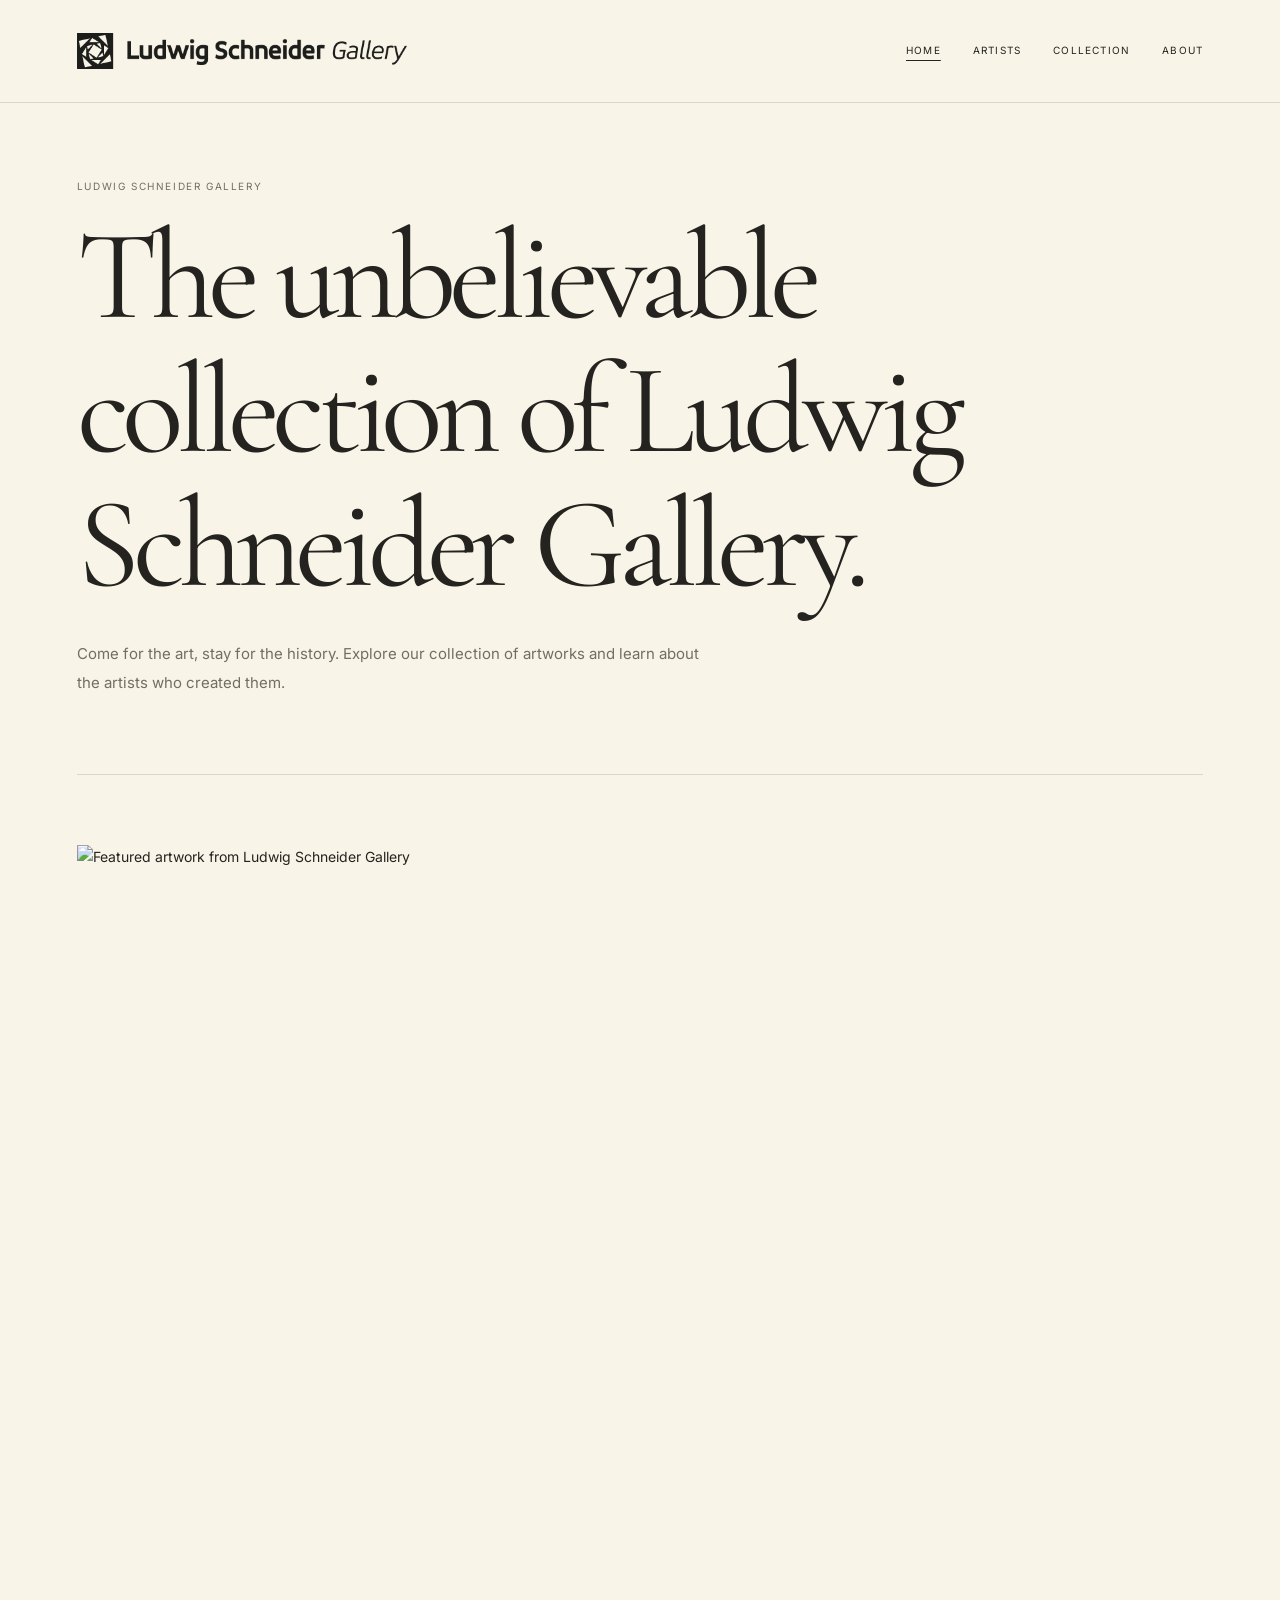
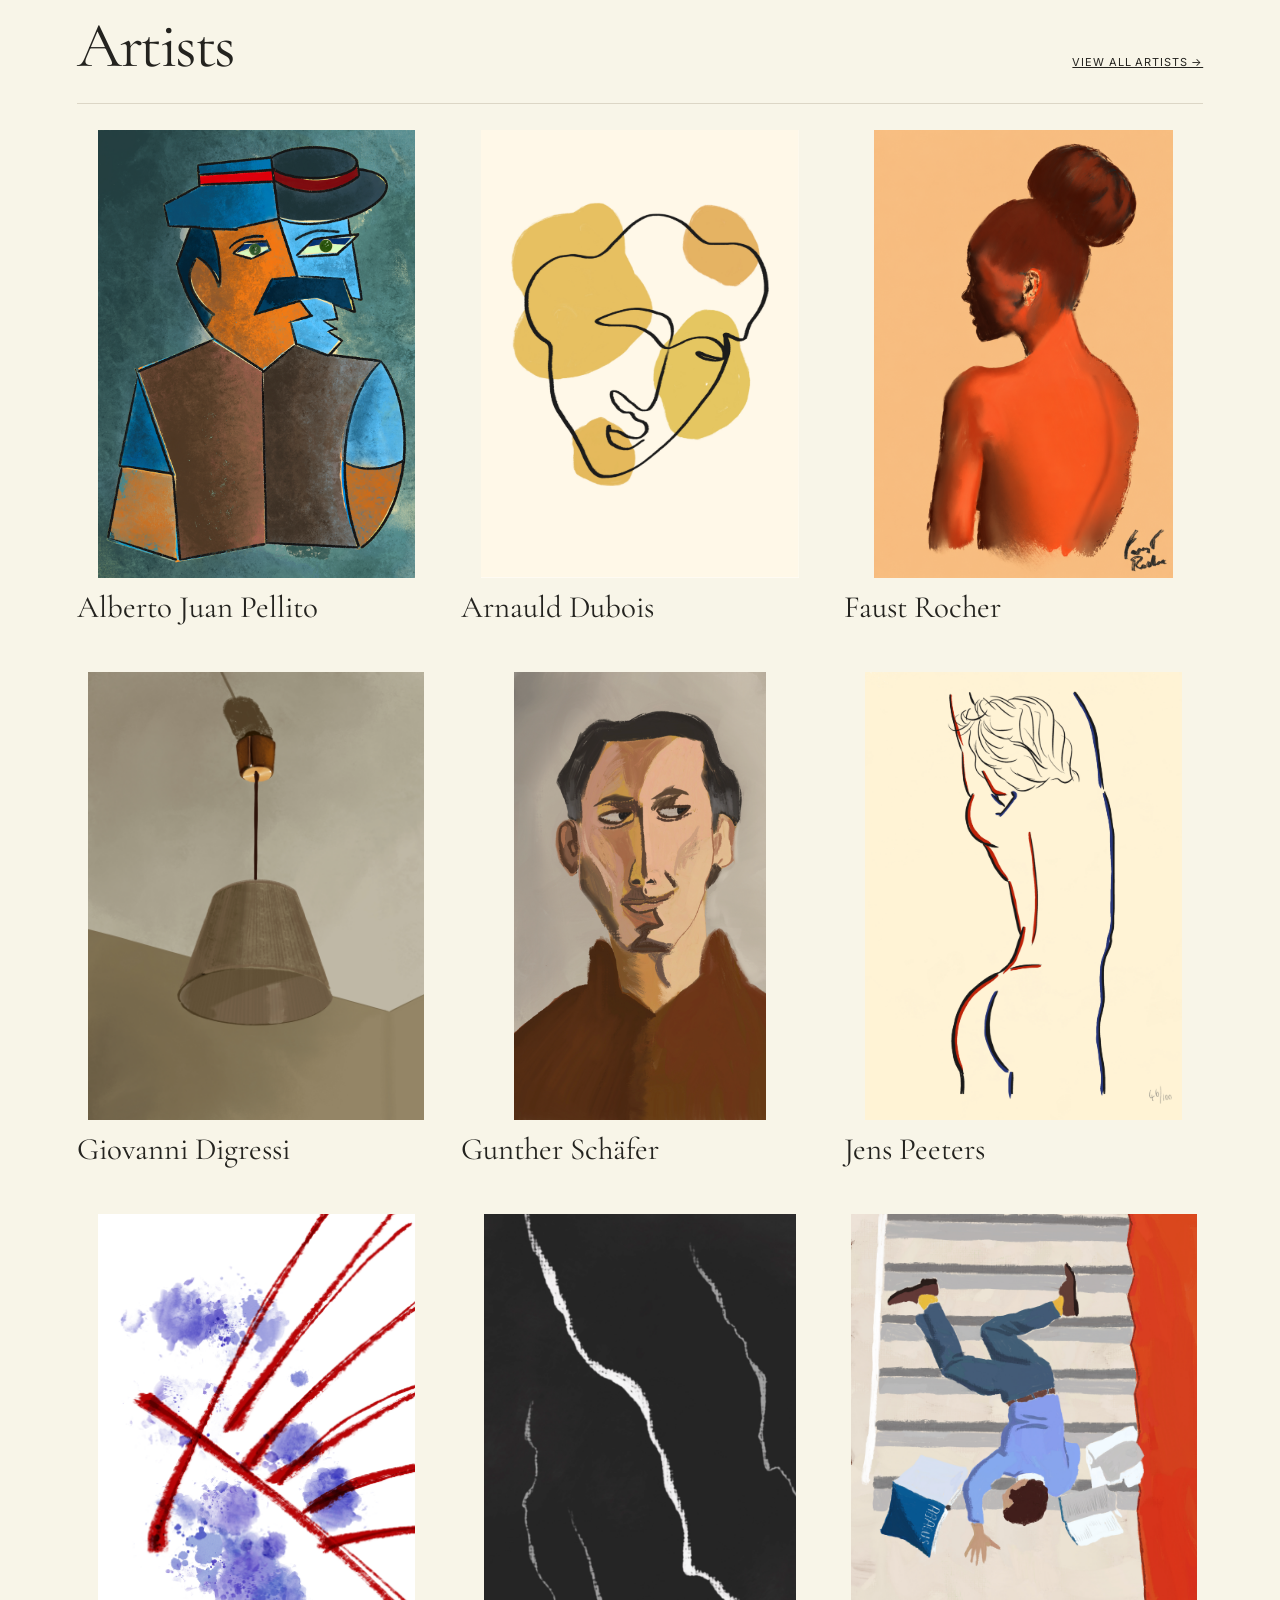
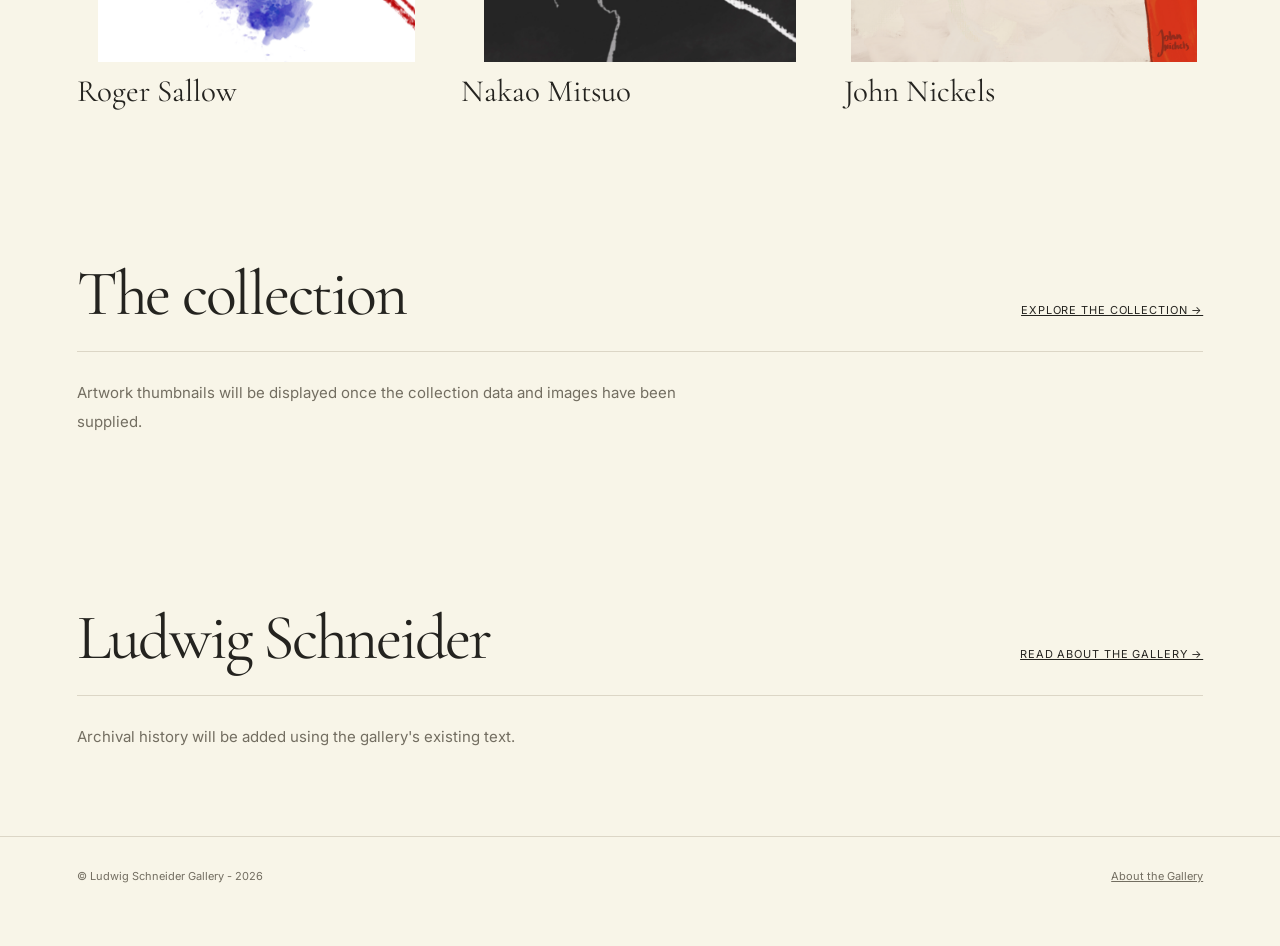
==== index.html @ bb945ea6 "Update index.html and style.css for improved artwork presentation and add featured artwork image" ====
<!DOCTYPE html>
<html lang="en">
 <head>
  <meta charset="utf-8"/>
  <meta content="width=device-width, initial-scale=1" name="viewport"/>
  <meta content="./" name="site-root"/>
  <meta content="#F8F5E8" name="theme-color"/>
  <title>
   Home — Ludwig Schneider Gallery
  </title>
  <link href="./assets/css/style.css" rel="stylesheet"/>
  <link rel="apple-touch-icon" sizes="180x180" href="/images/favicon/apple-touch-icon.png">
  <link rel="icon" type="image/png" sizes="32x32" href="/images/favicon/favicon-32x32.png">
  <link rel="icon" type="image/png" sizes="16x16" href="/images/favicon/favicon-16x16.png">
  <link rel="manifest" href="/images/favicon/site.webmanifest">
 </head>
 <body>
  <a class="skip" href="#main">
   Skip to content
  </a>
  <header class="site-header">
   <div class="wrap">
    <a aria-label="Ludwig Schneider Gallery homepage" class="logo" href="./">
     <img alt="Ludwig Schneider Gallery" src="./assets/images/logo-horizontal.png"/>
    </a>
    <nav aria-label="Main navigation" class="nav">
     <a aria-current="page" href="./">
      Home
     </a>
     <a href="./artists/">
      Artists
     </a>
     <a href="./collection/">
      Collection
     </a>
     <a href="./about/">
      About
     </a>
    </nav>
   </div>
  </header>
  <main class="wrap" id="main">
   <section class="intro">
    <span class="eyebrow">
     Ludwig Schneider Gallery
    </span>
    <h1>
     The unbelievable collection of Ludwig Schneider Gallery.
    </h1>
    <p class="lead">
     Come for the art, stay for the history. Explore our collection of artworks and learn about the artists who created them.
    </p>
   </section>
   <section class="section">
    <div class="featured-placeholder">
  <img
    src="/assets/images/artworks/featured-artwork.jpg"
    alt="Featured artwork from Ludwig Schneider Gallery"
  />
    </div>
   </section>
   <section class="section">
    <div class="section-header">
     <h2>
      Artists
     </h2>
     <a class="text-link" href="artists/">
      View all artists →
     </a>
    </div>
    <div class="grid" id="artists-grid">
    </div>
   </section>
   <section class="section">
    <div class="section-header">
     <h2>
      The collection
     </h2>
     <a class="text-link" href="collection/">
      Explore the collection →
     </a>
    </div>
    <p class="lead">
     Artwork thumbnails will be displayed once the collection data and images have been supplied.
    </p>
   </section>
   <section class="section">
    <div class="section-header">
     <h2>
      Ludwig Schneider
     </h2>
     <a class="text-link" href="about/">
      Read about the gallery →
     </a>
    </div>
    <p class="lead">
     Archival history will be added using the gallery's existing text.
    </p>
   </section>
  </main>
  <footer class="site-footer">
   <div class="wrap">
    <span>
     © Ludwig Schneider Gallery - 2026
    </span>
    <span>
     <a href="./about/">
      About the Gallery
     </a>
    </span>
   </div>
  </footer>
  <script defer="" src="./assets/js/site.js">
  </script>
 </body>
</html>
---- assets/css/style.css ----
@import url('https://fonts.googleapis.com/css2?family=Cormorant+Garamond:ital,wght@0,400;0,500;1,400&family=Inter:wght@400;500;600&display=swap');
:root {
  --paper:#F8F5E8;
  --ink:#24231F;
  --muted:#736E61;
  --line:#DCD6C6;
  --placeholder:#EAE5D8;
  --serif:'Cormorant Garamond',Georgia,serif;
  --sans:Inter,Arial,sans-serif
}

* {
  box-sizing:border-box
}

html {
  scroll-behavior:smooth
}

body {
  background:var(--paper);
  color:var(--ink);
  font:14px/1.75 var(--sans);
  margin:0
}

body.dialog-open {
  overflow:hidden
}

a {
  color:inherit
}

a:hover {
  text-decoration-color:var(--muted)
}

button {
  font:inherit
}

button:focus-visible,a:focus-visible {
  outline:2px solid var(--ink);
  outline-offset:4px
}

.wrap {
  max-width:1350px;
  padding:0 6vw;
  margin:auto
}

.skip {
  position:absolute;
  top:-80px;
  left:15px;
  background:#fff;
  padding:8px;
  z-index:100
}

.skip:focus {
  top:10px
}

.site-header {
  border-bottom:1px solid var(--line)
}

.site-header .wrap {
  min-height:102px;
  display:flex;
  align-items:center;
  justify-content:space-between;
  gap:28px
}

.logo {
  display:block;
  flex-shrink:0;
  width:min(330px,45vw)
}

.logo img {
  width:100%;
  height:auto;
  display:block
}

.nav {
  display:flex;
  gap:clamp(12px,2.5vw,32px);
  flex-wrap:wrap
}

.nav a {
  text-transform:uppercase;
  letter-spacing:.12em;
  font-size:10px;
  text-decoration:none
}

.nav a[aria-current=page],.nav a:hover {
  text-decoration:underline;
  text-underline-offset:6px
}

.eyebrow {
  font-size:10px;
  letter-spacing:.16em;
  text-transform:uppercase;
  color:var(--muted)
}

h1,h2,h3,.serif {
  font-family:var(--serif);
  font-weight:400;
  line-height:1.05
}

h1 {
  font-size:clamp(65px,10vw,148px);
  letter-spacing:-.055em;
  margin:12px 0 26px
}

h2 {
  font-size:clamp(43px,5vw,77px);
  letter-spacing:-.035em;
  margin:12px 0 24px
}

h3 {
  font-size:clamp(29px,3.5vw,43px)
}

p {
  max-width:69ch
}

.lead {
  max-width:630px;
  font-size:15px;
  color:var(--muted);
  line-height:1.95
}

.intro {
  padding:70px 0 62px;
  border-bottom:1px solid var(--line)
}

.intro-row {
  display:flex;
  align-items:end;
  justify-content:space-between;
  gap:30px
}

.section {
  padding:70px 0
}

.section-header {
  display:flex;
  align-items:baseline;
  justify-content:space-between;
  gap:24px;
  border-bottom:1px solid var(--line);
  margin-bottom:26px
}

.section-header a {
  font-size:11px;
  white-space:nowrap
}

.placeholder {
  background:var(--placeholder);
  border:1px solid var(--line);
  color:#877F6D;
  display:flex;
  flex-direction:column;
  align-items:center;
  justify-content:center;
  gap:8px;
  text-align:center;
  padding:20px
}

.placeholder strong {
  font-family:var(--serif);
  font-size:48px;
  font-weight:400
}

.placeholder small {
  text-transform:uppercase;
  font-size:10px;
  letter-spacing:.12em
}

.featured-placeholder {
  min-height:clamp(320px,48vw,630px)
}

.featured-placeholder img {
  display: block;
  width: 100%;
  height: auto;
  object-fit: contain;
}

.grid {
  display:grid;
  grid-template-columns:repeat(3,minmax(0,1fr));
  gap:48px 25px
}

.tile {
  text-decoration:none;
  display:block;
  min-width:0
}

.tile-media {
  aspect-ratio:4/5;
  overflow:hidden
}

.tile-media img {
  width:100%;
  height:100%;
  object-fit:contain
}

.tile h3 {
  font-size:31px;
  margin:13px 0 0
}

.tile-meta {
  font-size:11px;
  color:var(--muted);
  margin:5px 0
}

.text-link {
  font-size:11px;
  letter-spacing:.08em;
  text-transform:uppercase
}

.empty-note {
  border:1px dashed var(--line);
  padding:28px;
  color:var(--muted);
  font-size:12px
}

.profile-top {
  display: grid;
  grid-template-columns: minmax(0, 1fr) minmax(0, 0.85fr);
  gap: 9%;
  align-items: start;
  height: auto;
  padding: 66px 0 90px;
  border-bottom: 1px solid var(--line);
}

.profile-top > div:first-child {
  min-width: 0;
}

.profile-top h1 {
  font-size:clamp(62px,8vw,120px);
  overflow-wrap:anywhere
}

.profile-picture {
  min-height:430px;
  aspect-ratio:4/5
}

.bio {
  max-width: 620px;
  white-space: pre-line;
  line-height: 2;
  text-align: justify;
  text-justify: inter-word;
  hyphens: auto;
}

.bio:not(:empty) {
  margin-top:24px
}

.about-section {
  padding:85px 0;
  border-bottom:1px solid var(--line)
}

.site-footer {
  border-top:1px solid var(--line);
  padding:30px 0 60px
}

.site-footer .wrap {
  display:flex;
  justify-content:space-between;
  gap:25px;
  flex-wrap:wrap;
  font-size:11px;
  color:var(--muted)
}

.work-button {
  display:block;
  text-align:left;
  border:0;
  background:none;
  padding:0;
  width:100%;
  cursor:pointer;
  color:var(--ink)
}

.work-button .tile-media {
  transition:background .2s
}

.work-button:hover .tile-media {
  background:#e1dacb
}

.work-button h3 {
  font-weight:400
}

.artwork-image {
  object-fit:contain;
  width:100%;
  height:100%
}

.overlay[hidden] {
  display:none
}

.overlay {
  position:fixed;
  inset:0;
  background:#24211fd4;
  z-index:200;
  display:grid;
  place-items:center;
  padding:20px
}

.dialog {
  background:var(--paper);
  width:min(1170px,100%);
  max-height:calc(100dvh - 40px);
  overflow-y:auto;
  box-shadow:0 16px 80px #0004
}

.dialog-bar {
  display:flex;
  align-items:center;
  justify-content:space-between;
  padding:15px 25px;
  border-bottom:1px solid var(--line)
}

.plain-button {
  background:none;
  border:0;
  color:var(--ink);
  cursor:pointer
}

.close-button {
  font-size:26px;
  line-height:1
}

.dialog-body {
  display:grid;
  grid-template-columns:55% 45%
}

.dialog-gallery {
  background:#EEE9DC;
  padding:28px;
  min-width:0
}

.gallery-stage {
  display:flex;
  align-items:center;
  gap:10px
}

.gallery-stage .placeholder,.gallery-stage img {
  height:clamp(280px,39vw,510px);
  width:100%;
  min-width:0;
  object-fit:contain
}

.gallery-stage img {
  background:#eae4d6
}

.arrow {
  font-size:24px;
  flex:0 0 27px;
  cursor:pointer;
  background:none;
  border:0
}

.arrow:disabled {
  visibility:hidden
}

.thumb-strip {
  display:flex;
  gap:8px;
  justify-content:center;
  margin:16px 0 0;
  flex-wrap:wrap
}

.mini {
  height:51px;
  width:51px;
  cursor:pointer;
  border:1px solid var(--line);
  background:#e1dace;
  padding:2px
}

.mini[aria-pressed=true] {
  outline:2px solid var(--ink)
}

.mini img {
  width:100%;
  height:100%;
  object-fit:contain
}

.dialog-info {
  padding:35px 40px 24px;
  display:flex;
  flex-direction:column;
  min-height:550px
}

.dialog-info h2 {
  font-size:clamp(39px,5vw,66px)
}

.facts {
  margin:20px 0 26px
}

.fact {
  display:flex;
  justify-content:space-between;
  gap:16px;
  border-top:1px solid var(--line);
  padding:10px 0;
  font-size:12px
}

.fact dt {
  color:var(--muted)
}

.fact dd {
  margin:0;
  text-align:right
}

.description {
  white-space:pre-line;
  line-height:1.95;
  font-size:13px
}

.dialog-actions {
  display:flex;
  justify-content:flex-end;
  margin-top:auto;
  padding-top:32px
}

.share-button {
  border:1px solid #BDB4A2;
  padding:10px 15px;
  background:transparent;
  cursor:pointer;
  font-size:11px
}

.share-button:hover {
  background:#eae3d4
}

.pager {
  display:flex;
  justify-content:space-between;
  border-top:1px solid var(--line);
  padding-top:15px;
  margin-top:18px;
  gap:15px
}

.pager button {
  font-size:11px
}

.muted {
  color:var(--muted)
}

@media(max-width:850px) {
  .dialog-body,.profile-top {
    grid-template-columns:1fr
  }

  .dialog-info {
    min-height:0
  }

  .intro-row {
    display:block
  }

  .grid {
    grid-template-columns:repeat(2,minmax(0,1fr))
  }

  .profile-picture {
    min-height:340px;
    max-width:600px
  }

  .site-header .wrap {
    padding-top:22px;
    padding-bottom:22px;
    flex-wrap:wrap;
    min-height:0
  }

  .logo {
    width:300px
  }

  .nav {
    width:100%
  }

}

@media(max-width:550px) {
  .wrap {
    padding:0 22px
  }

  .grid {
    grid-template-columns:1fr
  }

  .intro {
    padding:48px 0
  }

  .section,.about-section {
    padding:48px 0
  }

  .overlay {
    padding:0
  }

  .dialog {
    max-height:100dvh;
    height:100dvh
  }

  .dialog-bar {
    padding:12px 20px
  }

  .dialog-gallery {
    padding:14px
  }

  .dialog-info {
    padding:24px
  }

  .gallery-stage .placeholder,.gallery-stage img {
    height:240px
  }

  .logo {
    width:min(290px,90vw)
  }

  .tile h3 {
    font-size:28px
  }

  .profile-top {
    padding:45px 0
  }

}

/* About page — centred section images and headings */
.about-section-heading {
  display: flex;
  flex-direction: column;
  align-items: center;
  text-align: center;
  margin-bottom: 60px;
}

.about-image {
  width: min(360px, 100%);
  aspect-ratio: 3 / 4;
  margin: 30px 0;
}

.about-section-heading h2 {
  margin: 0 0 12px;
}

#ludwig-schneider {
  padding: 90px 0;
}

.about-introduction {
  max-width: 900px;
  margin: 0 auto 85px;
  text-align: center;
}

.about-introduction blockquote {
  margin: 0;
  padding: 0;
  border: none;
}

.about-introduction blockquote p {
  max-width: none;
  margin: 0 0 30px;

  font-family: var(--serif);
  font-size: clamp(30px, 3.5vw, 42px);
  font-weight: 400;
  line-height: 1.25;
  letter-spacing: -0.02em;
}

.about-introduction .eyebrow {
  max-width: none;
  margin: 30px auto 0;
  text-align: center;
}

.about-biography {
  max-width: 760px;
  margin: 0 auto;
}

.about-biography p {
  max-width: none;
  margin: 0 0 26px;

  font-family: var(--sans);
  font-size: 15px;
  line-height: 2;

  text-align: justify;
  text-justify: inter-word;
  hyphens: auto;
}

.about-biography p:last-child {
  margin-bottom: 0;
}

@media (max-width: 850px) {
  #ludwig-schneider {
    padding: 65px 0;
  }

  .about-introduction {
    margin-bottom: 60px;
  }

  .about-biography {
    max-width: 100%;
  }
}

@media (max-width: 550px) {
  #ludwig-schneider {
    padding: 45px 0;
  }

  .about-introduction {
    margin-bottom: 45px;
  }

  .about-introduction blockquote p {
    font-size: 30px;
  }

  .about-biography p {
    font-size: 14px;
    line-height: 1.9;
    text-align: left;
  }
}

@media (max-width: 550px) {
  .about-section-heading {
    margin-bottom: 40px;
  }

  .about-image {
    width: min(280px, 100%);
  }
}

.project-quote {
  max-width: 680px;
  margin: 55px auto;
  padding: 15px 0 15px 35px;
  border-left: 2px solid #B9A88B;
}

.project-quote p {
  max-width: none;
  margin: 0 0 25px;
  font-family: var(--serif);
  font-style: italic;
  font-size: clamp(25px, 3vw, 37px);
  line-height: 1.35;
  text-align: left;
}

.project-quote footer {
  font-family: var(--sans);
  font-size: 10px;
  letter-spacing: 0.14em;
  text-transform: uppercase;
  color: var(--muted);
}

@media (max-width: 550px) {
  .project-quote {
    padding-left: 20px;
    margin: 40px auto;
  }
}

.project-ending {
  font-family: var(--serif) !important;
  font-size: clamp(35px, 5vw, 55px) !important;
  font-style: italic;
  text-align: center !important;
  margin-top: 45px !important;
}
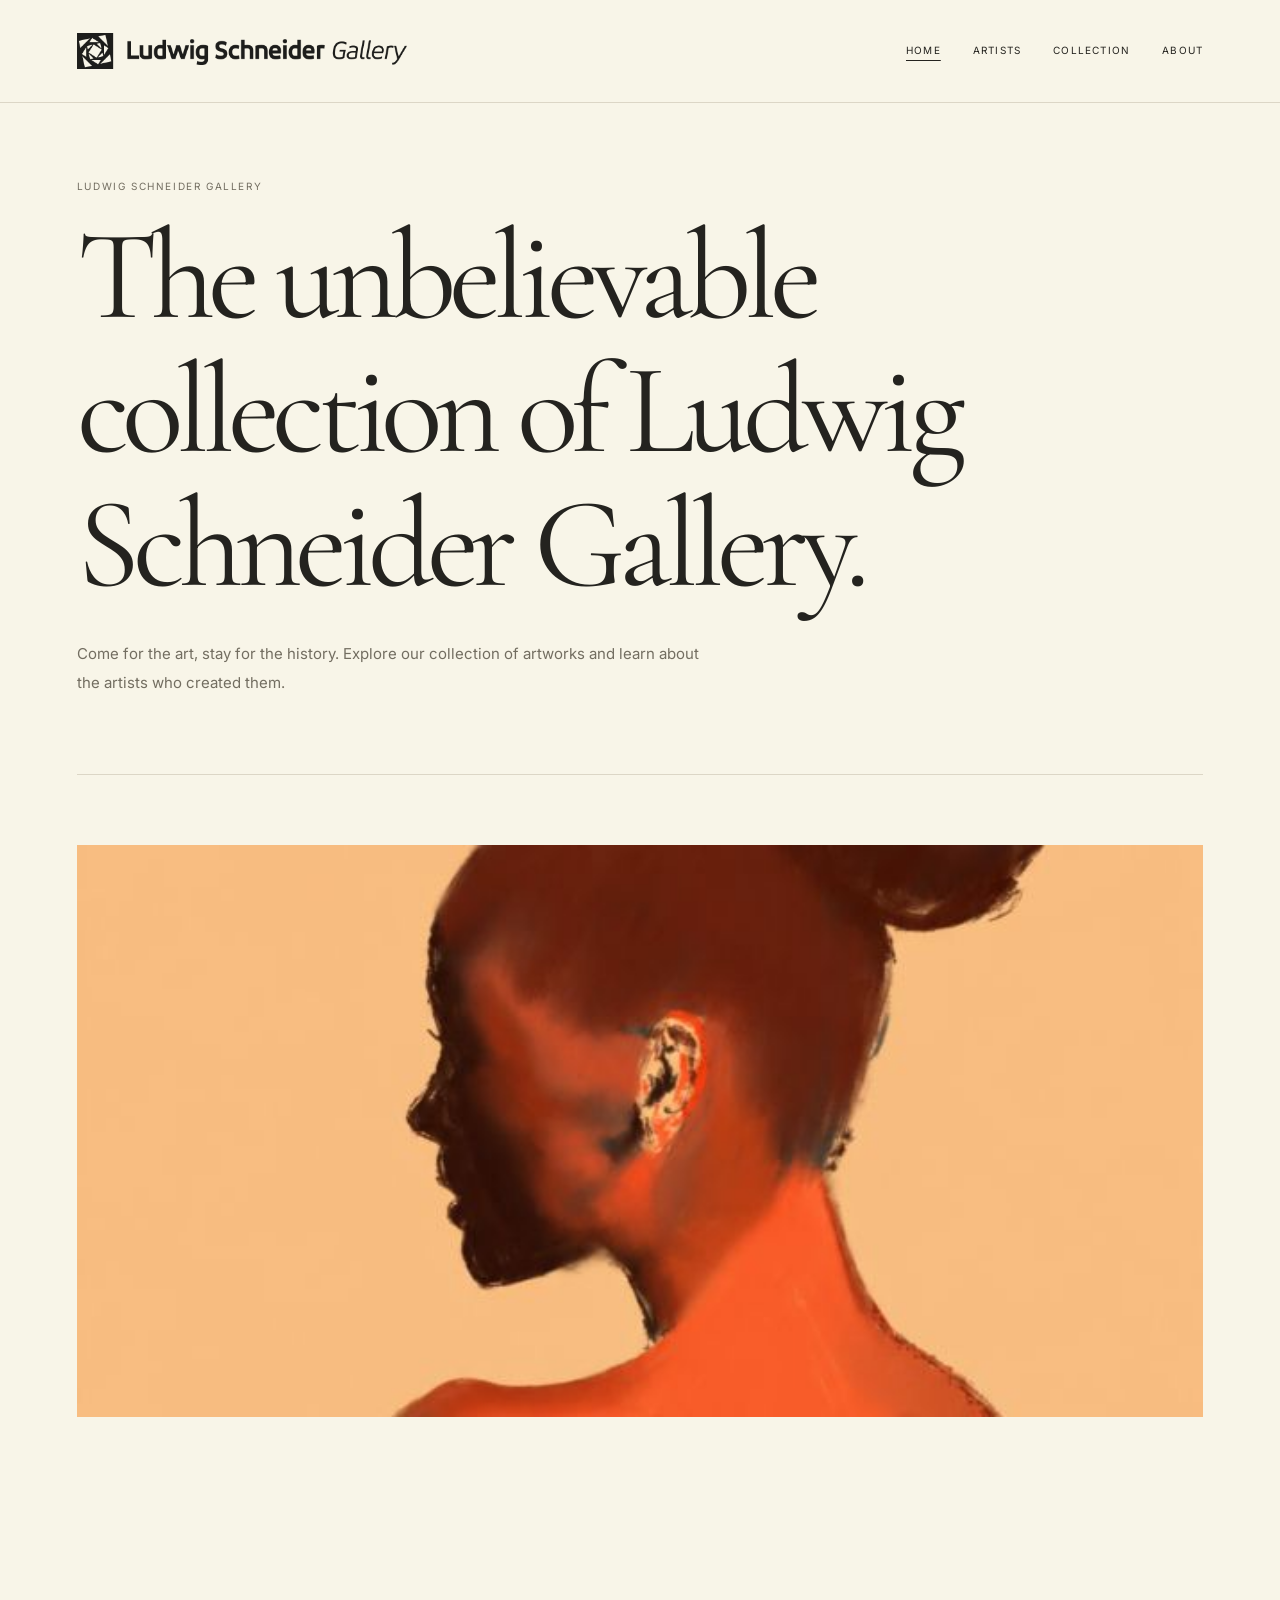
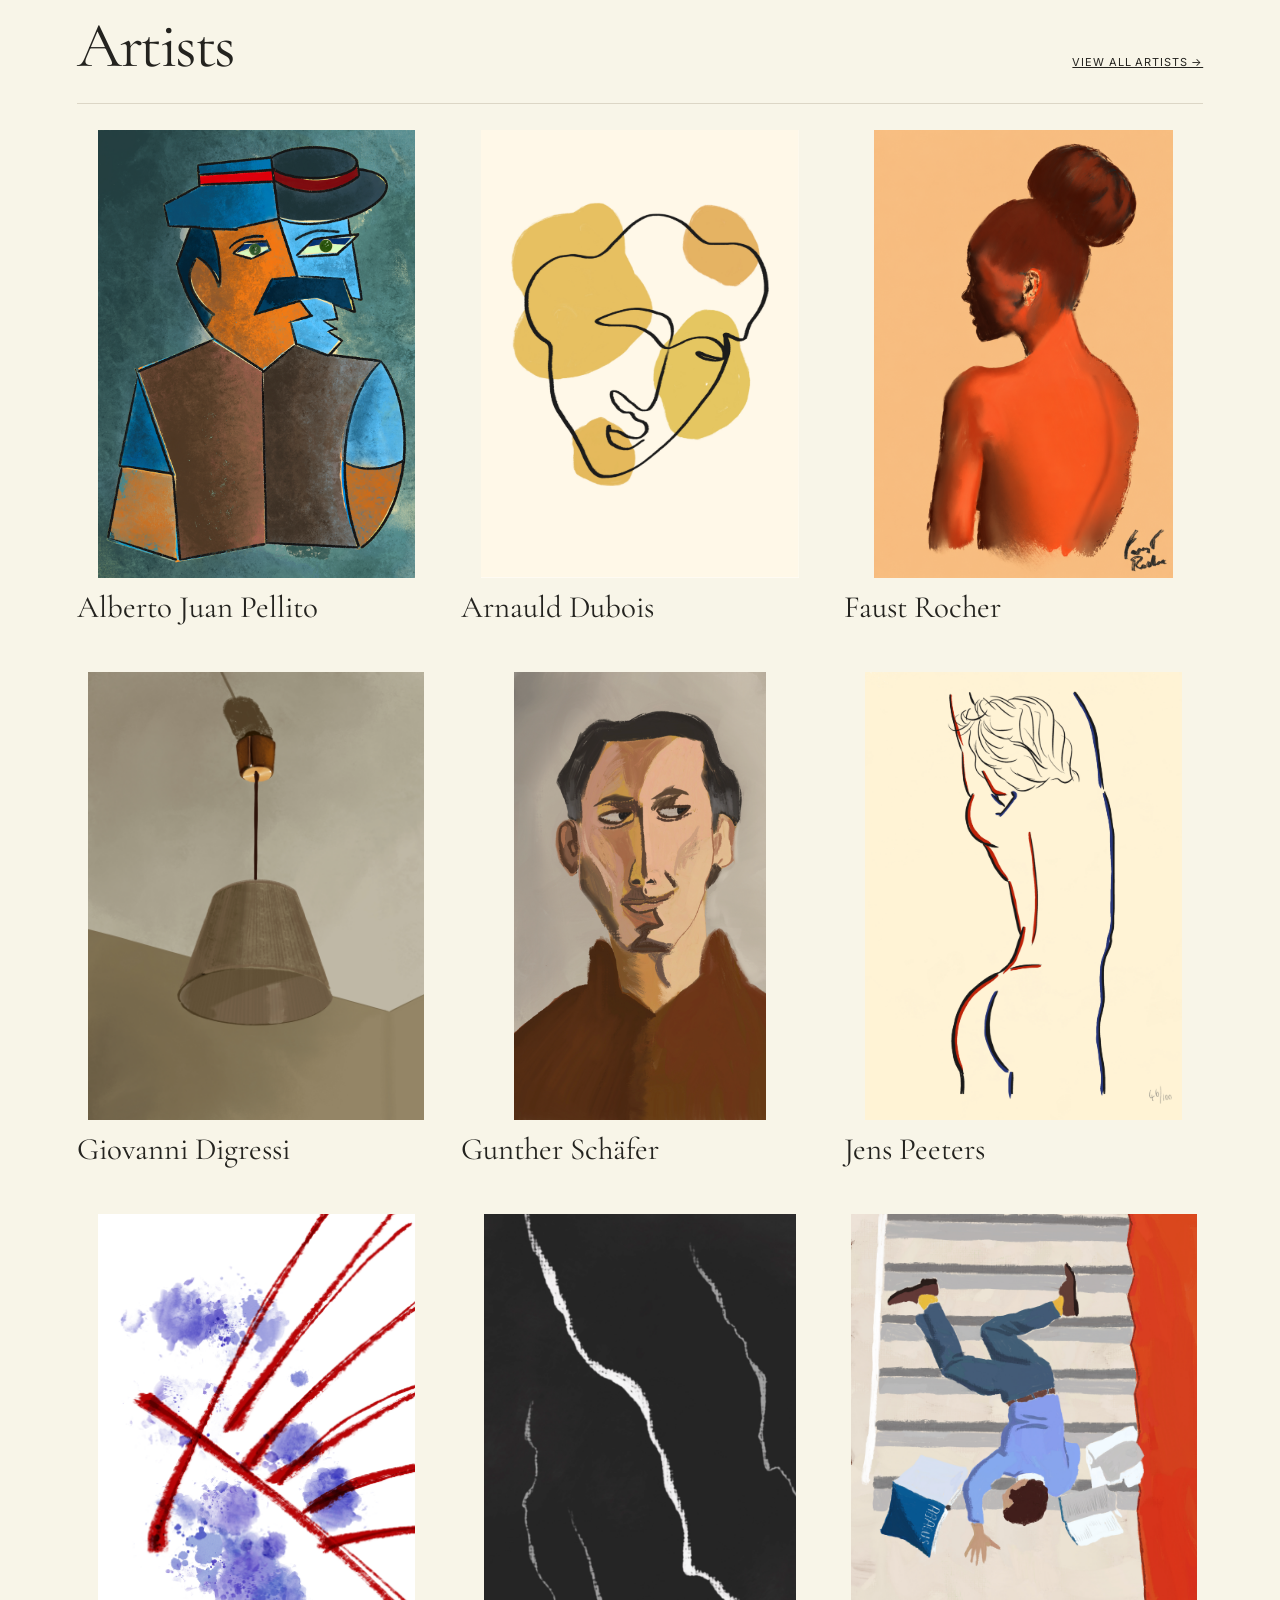
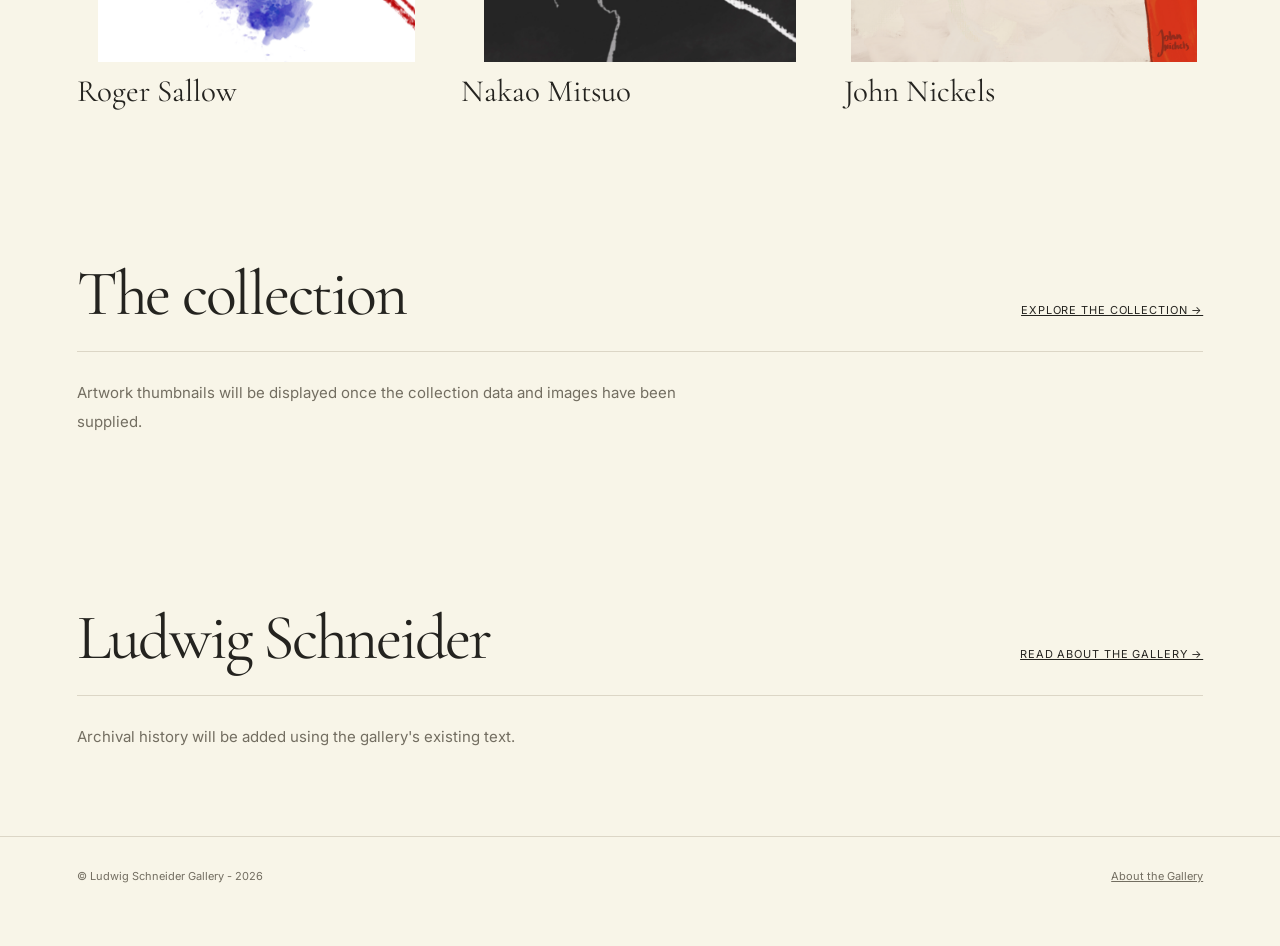
==== commit babcadbb: "Update featured artwork image and enhance attributes for better presentation" ====
--- a/index.html
+++ b/index.html
@@ -54,10 +54,12 @@
    <section class="section">
     <div class="featured-placeholder">
   <img
-    src="/assets/images/artworks/featured-artwork.jpg"
-    alt="Featured artwork from Ludwig Schneider Gallery"
-  />
-    </div>
+    src="/assets/images/artworks/featured-placeholder.jpg"
+    alt="Featured artwork"
+    width="630"
+    height="320"
+  >
+</div>
    </section>
    <section class="section">
     <div class="section-header">
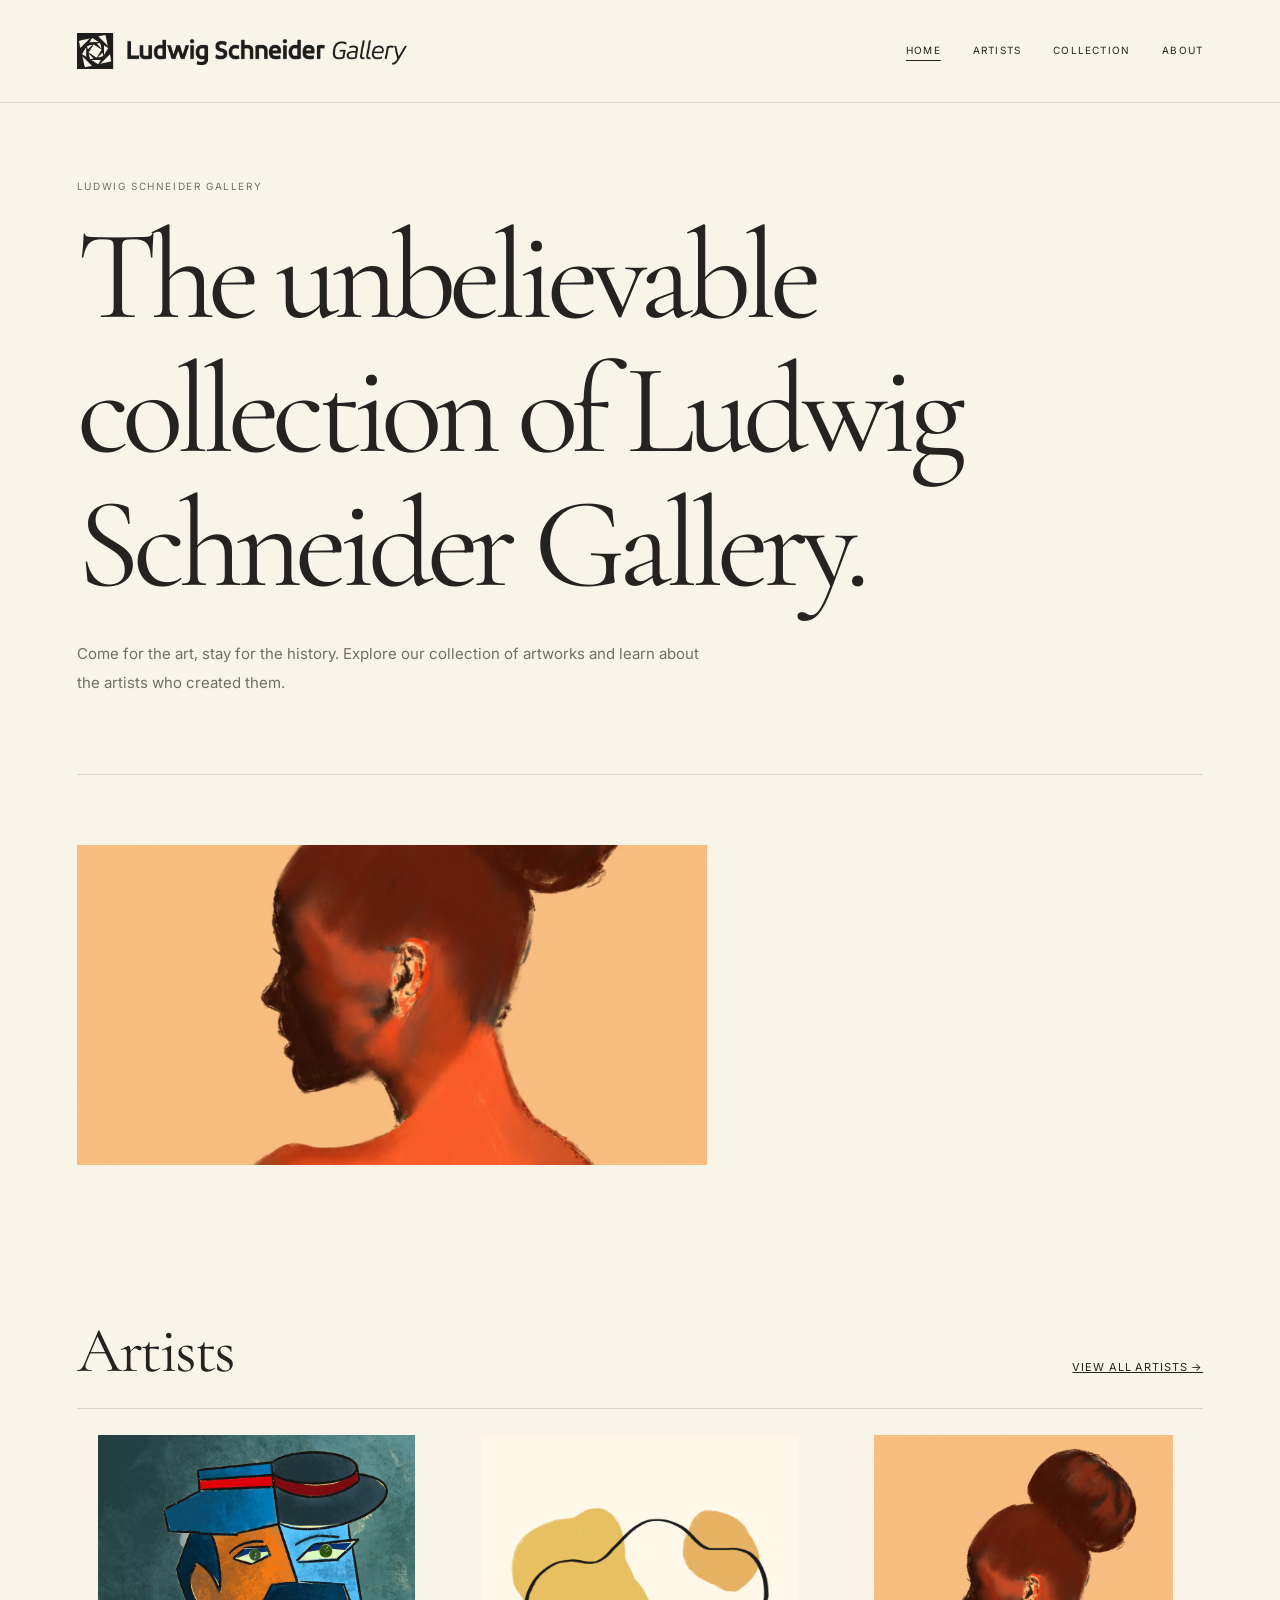
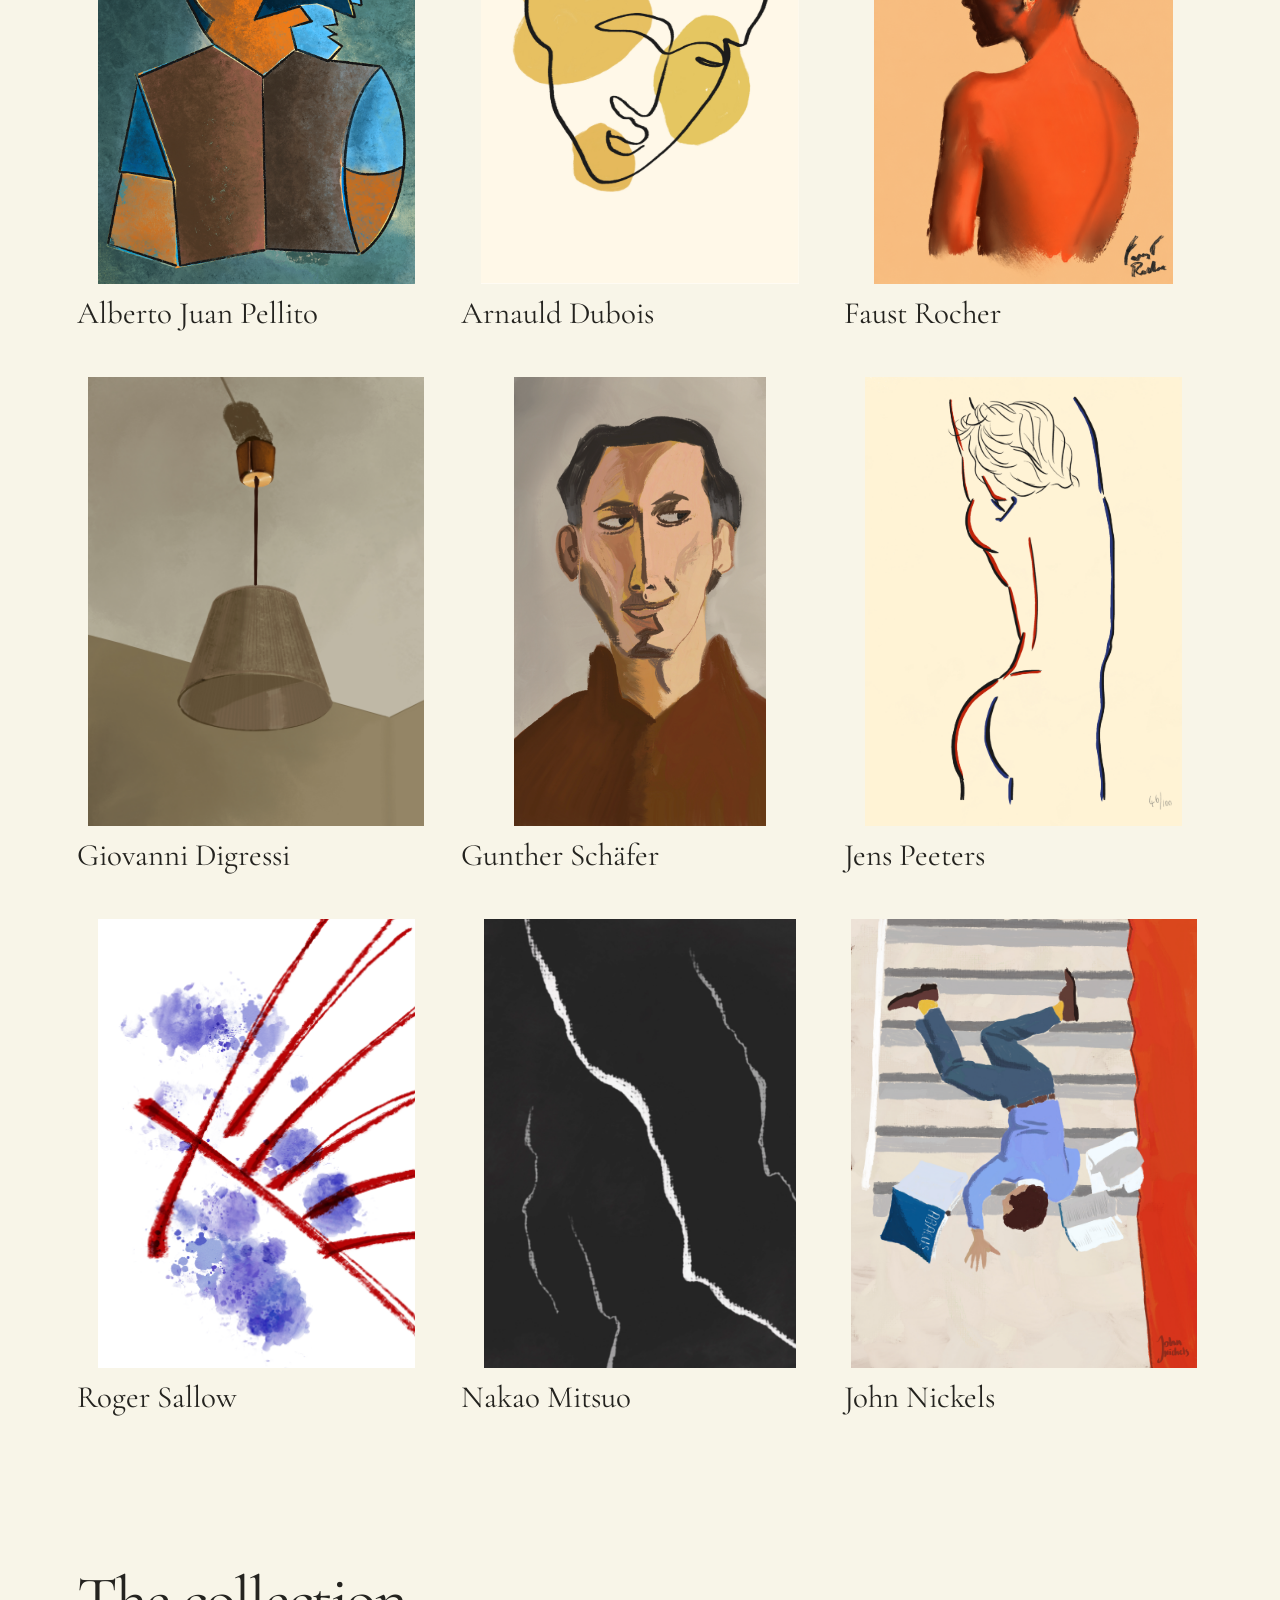
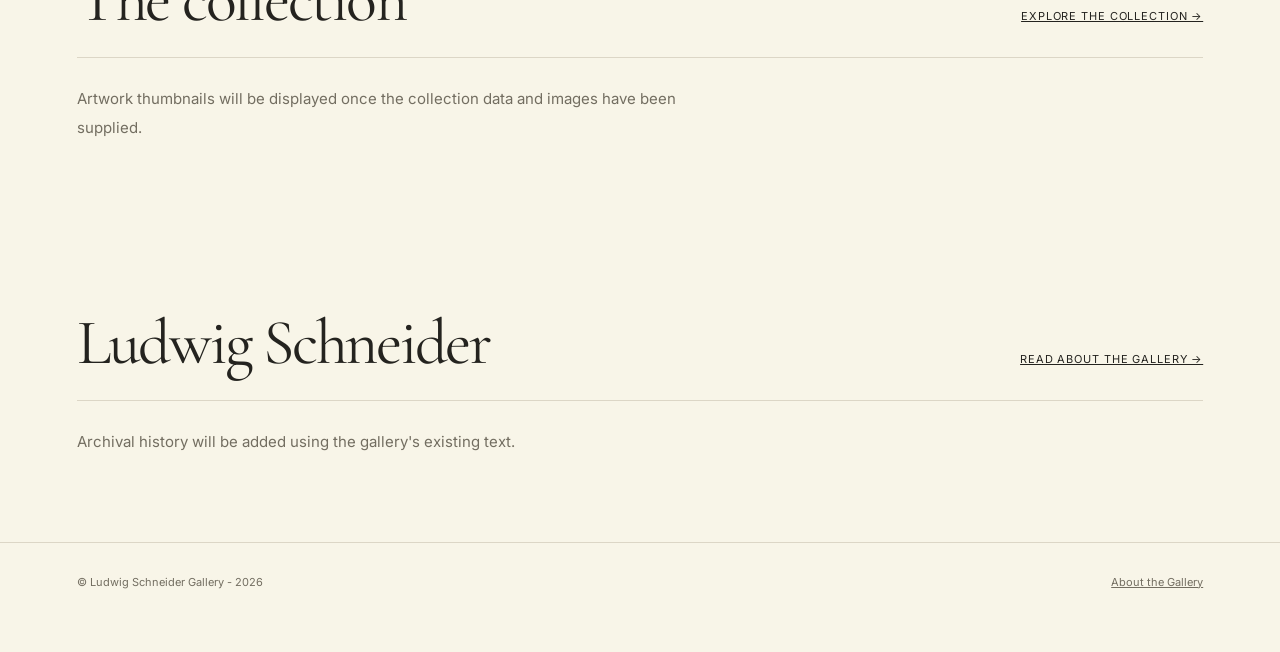
==== commit 264a2d7c: "Refactor code structure for improved readability and maintainability" ====
--- a/index.html
+++ b/index.html
@@ -54,7 +54,7 @@
    <section class="section">
     <div class="featured-placeholder">
   <img
-    src="/assets/images/artworks/featured-placeholder.jpg"
+    src="/assets/images/artworks/featured-placeholder.png"
     alt="Featured artwork"
     width="630"
     height="320"
--- a/assets/css/style.css
+++ b/assets/css/style.css
@@ -202,13 +202,17 @@
 }
 
 .featured-placeholder {
-  min-height:clamp(320px,48vw,630px)
+  width: 100%;
+  max-width: 630px;
+  aspect-ratio: 630 / 320;
+  min-height: 0;
+  overflow: hidden;
 }
 
 .featured-placeholder img {
   display: block;
   width: 100%;
-  height: auto;
+  height: 100%;
   object-fit: contain;
 }
 
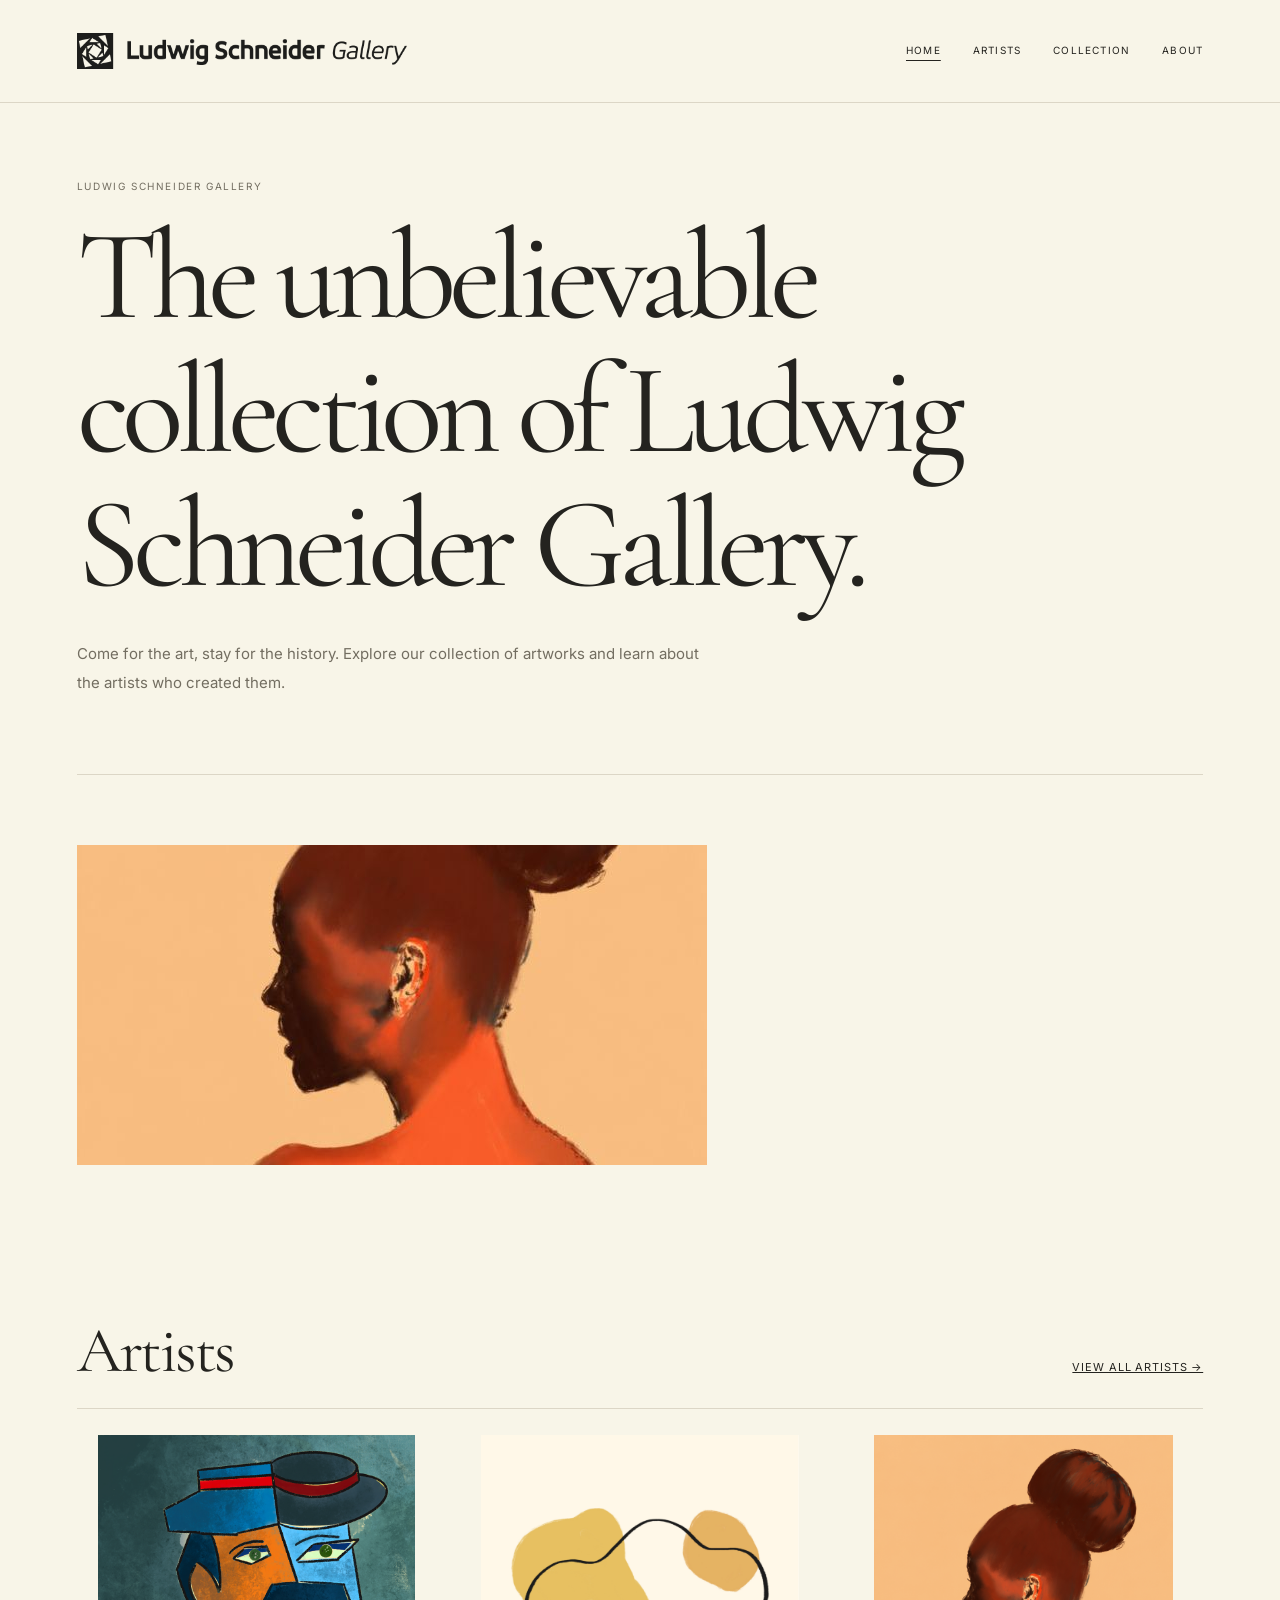
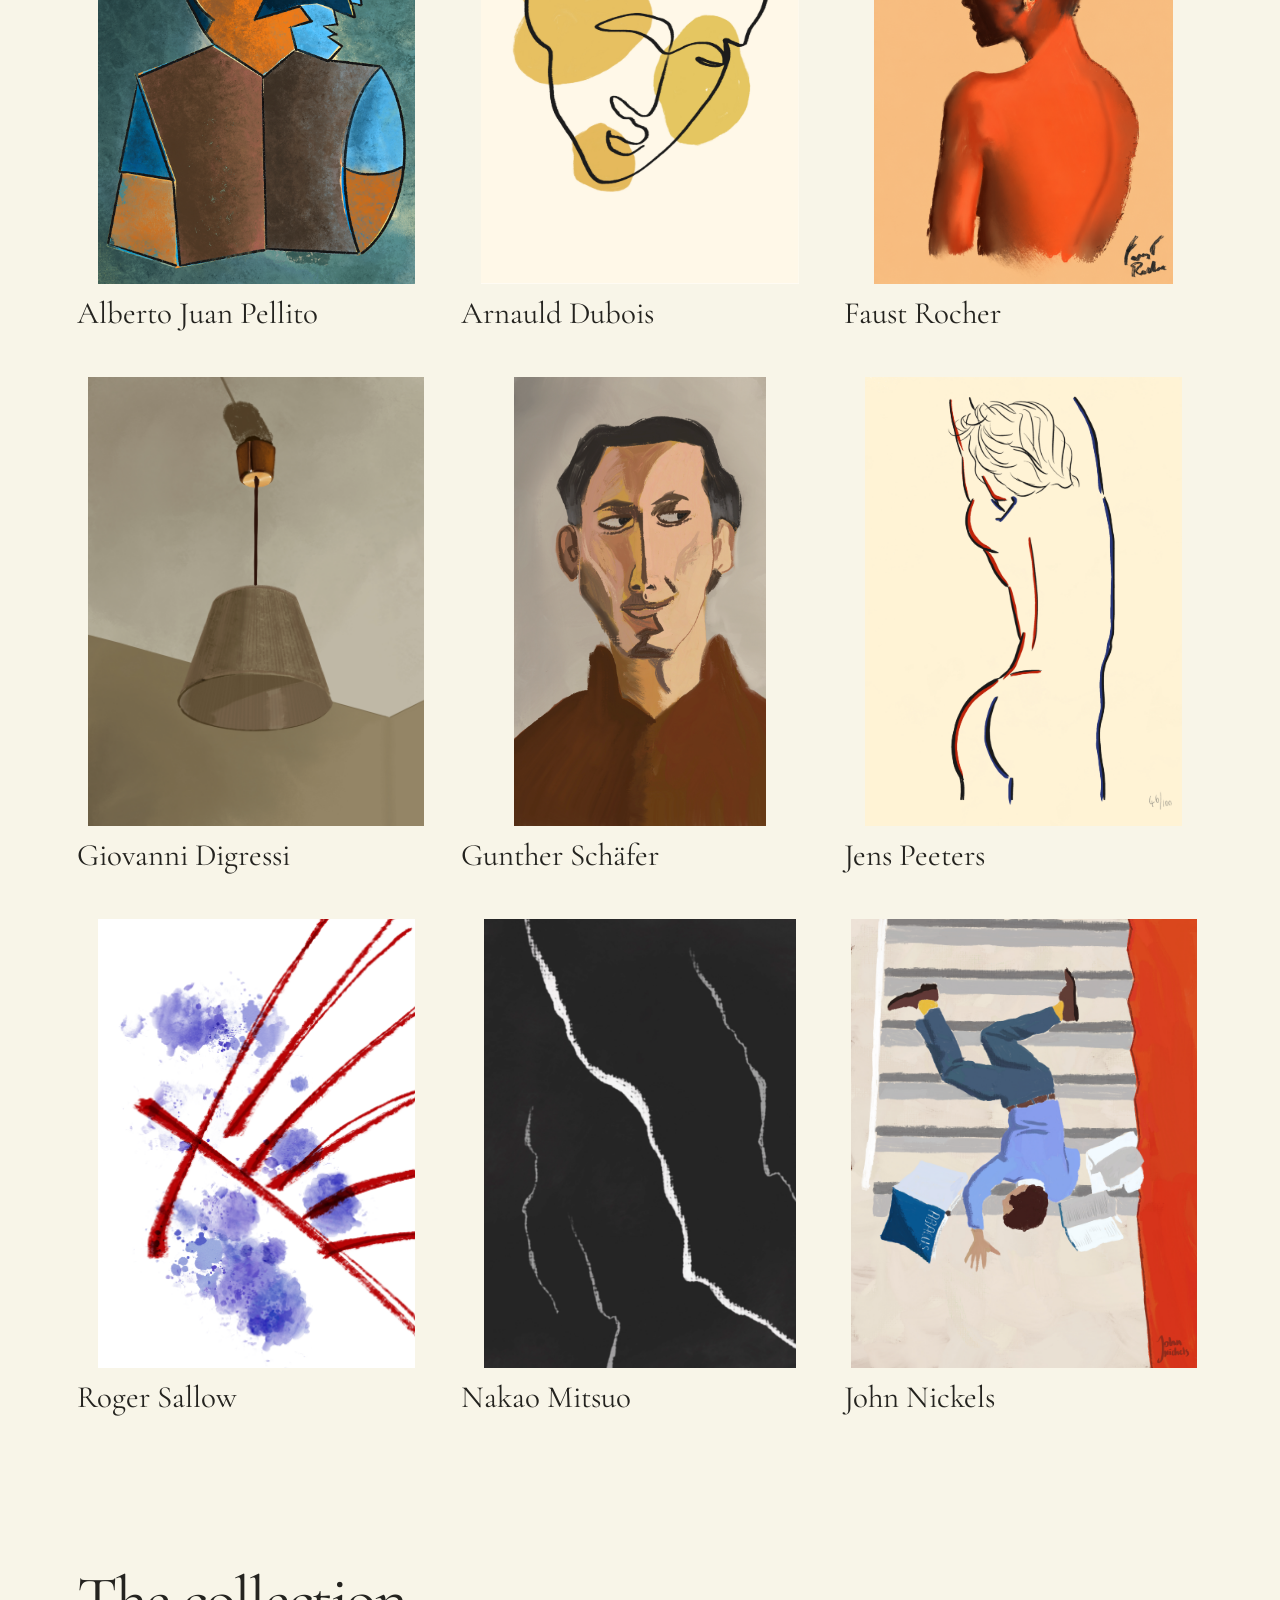
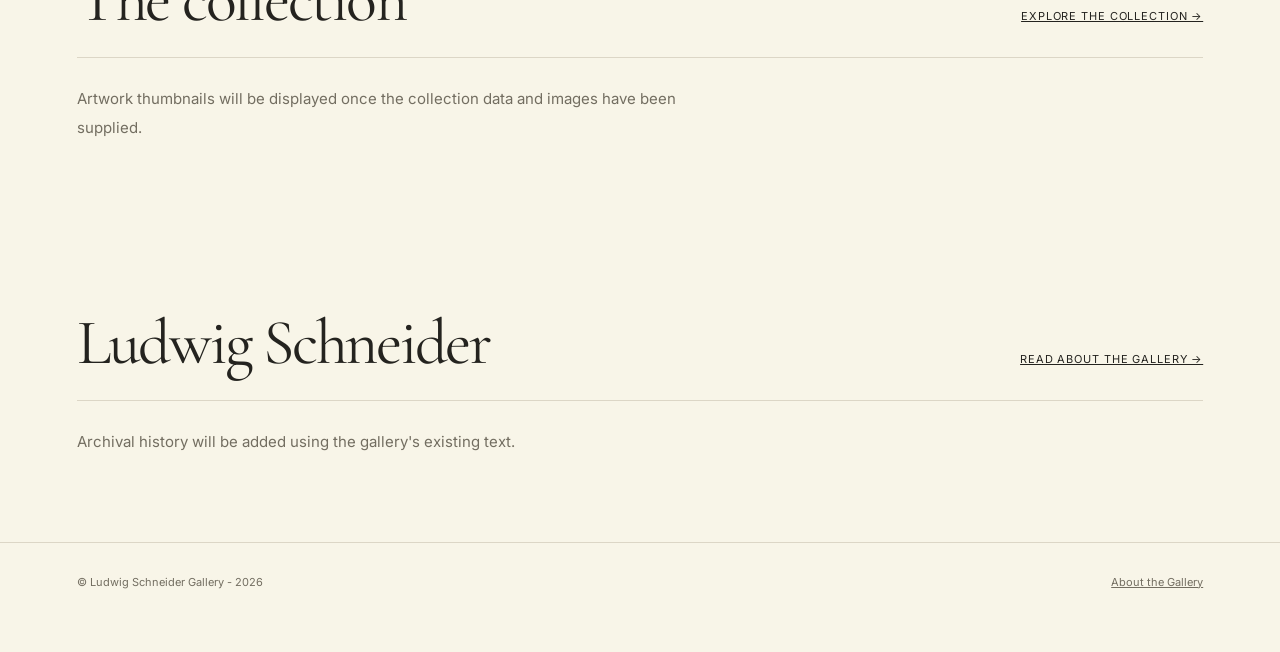
==== commit ce2db5bb: "Update featured artwork image format from PNG to JPG for better compatibility" ====
--- a/index.html
+++ b/index.html
@@ -54,7 +54,7 @@
    <section class="section">
     <div class="featured-placeholder">
   <img
-    src="/assets/images/artworks/featured-placeholder.png"
+    src="/assets/images/artworks/featured-placeholder.jpg"
     alt="Featured artwork"
     width="630"
     height="320"
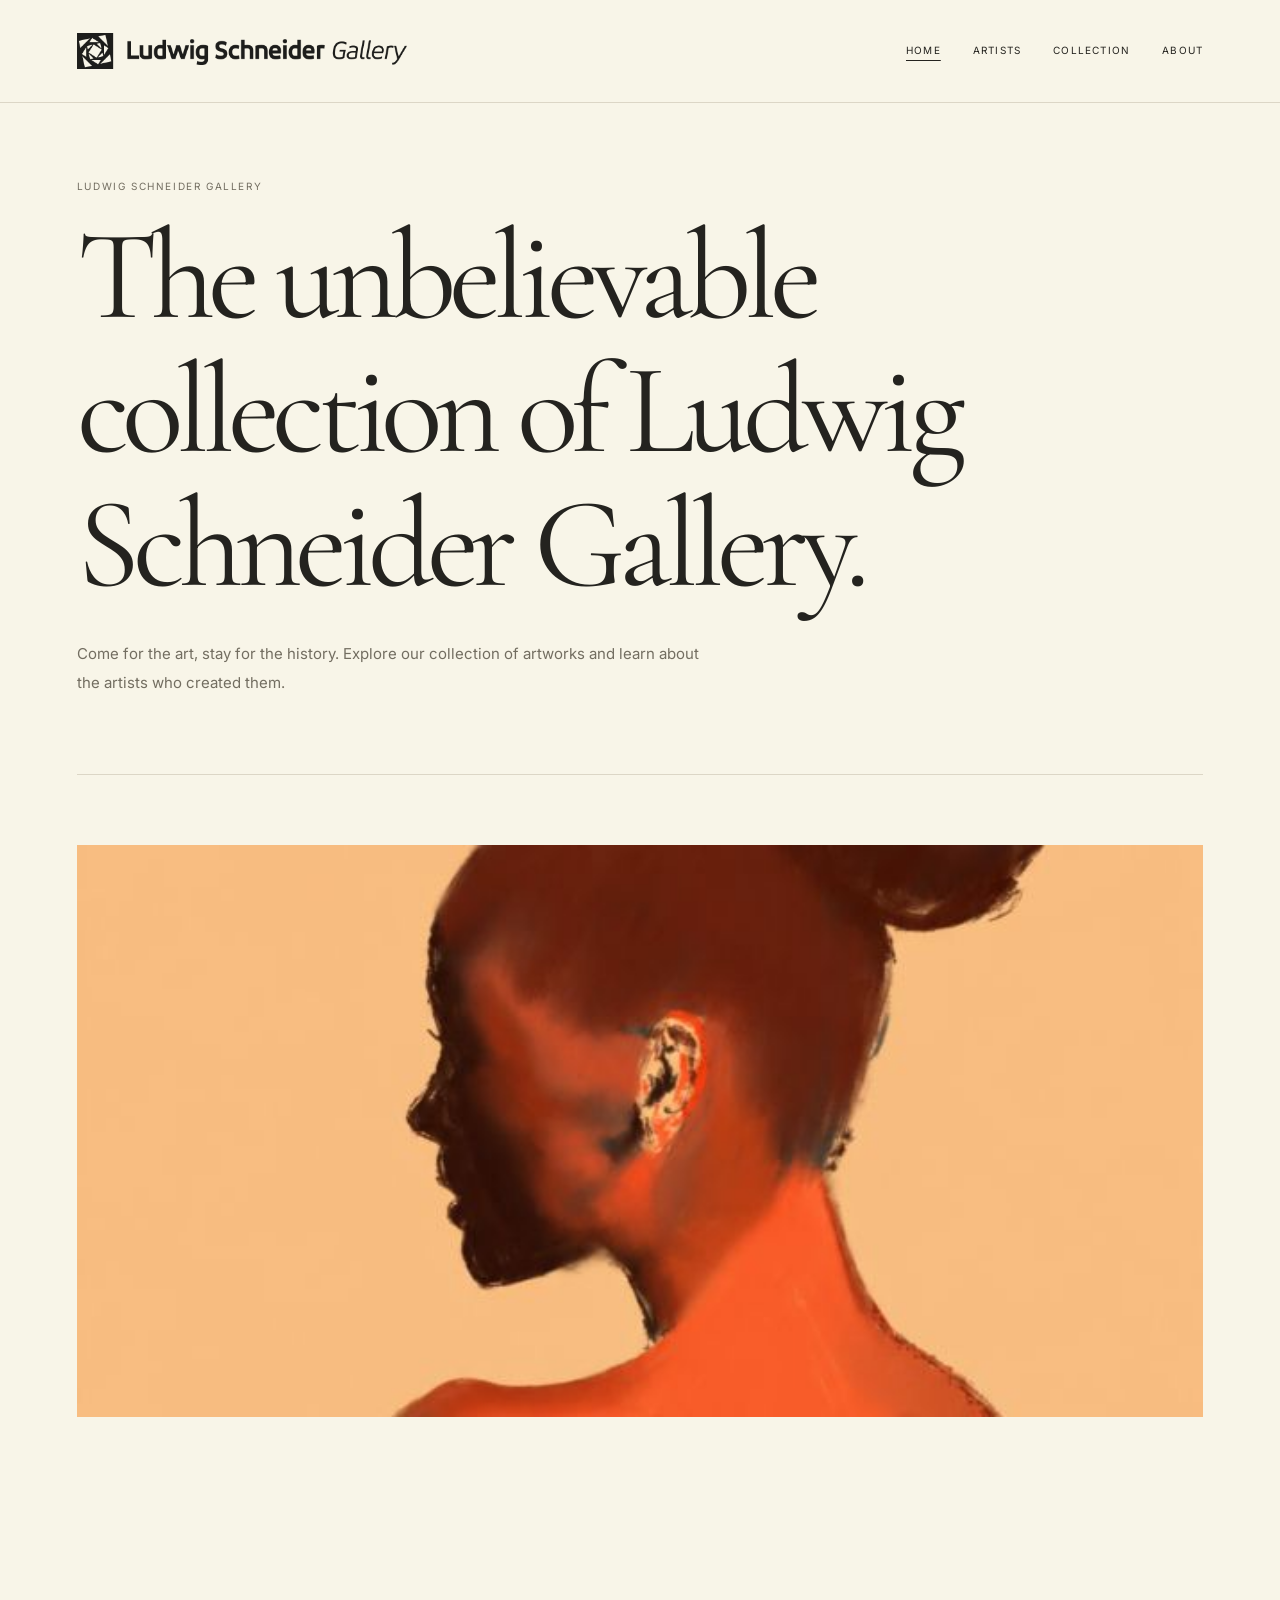
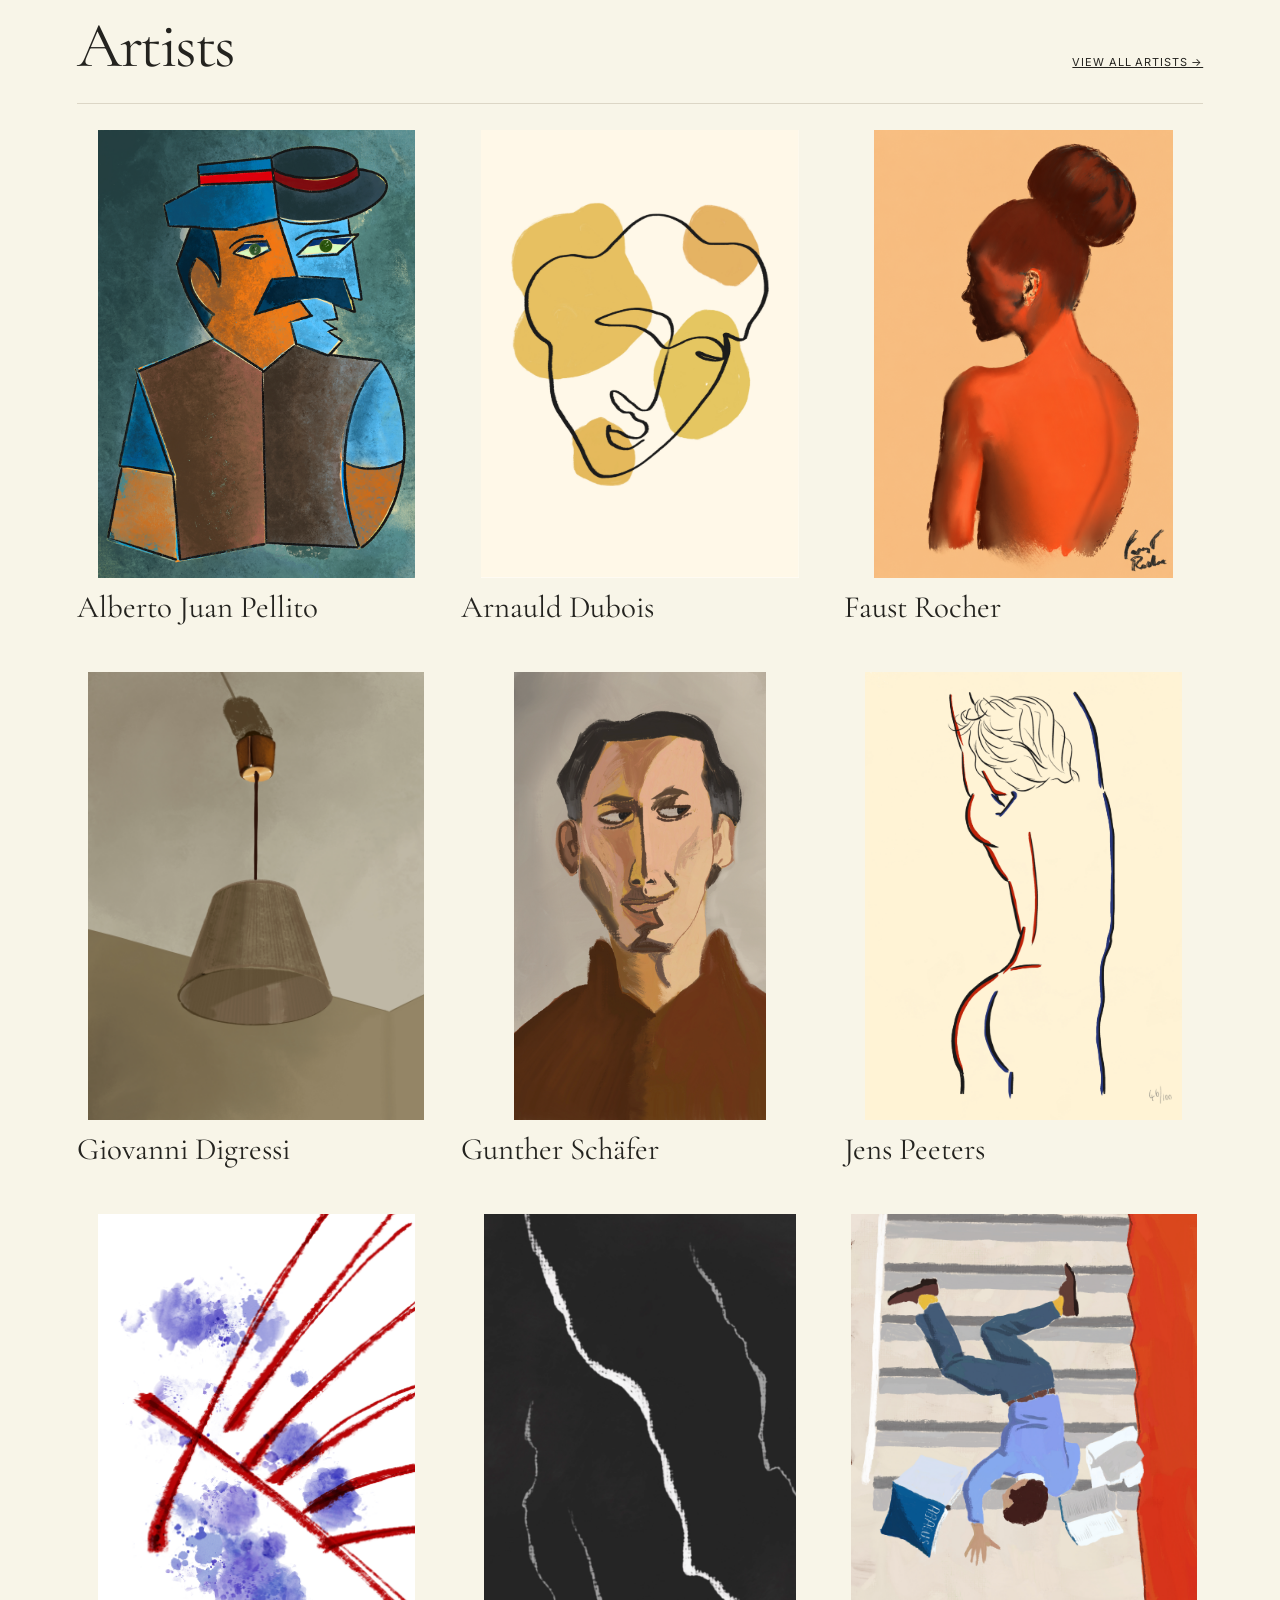
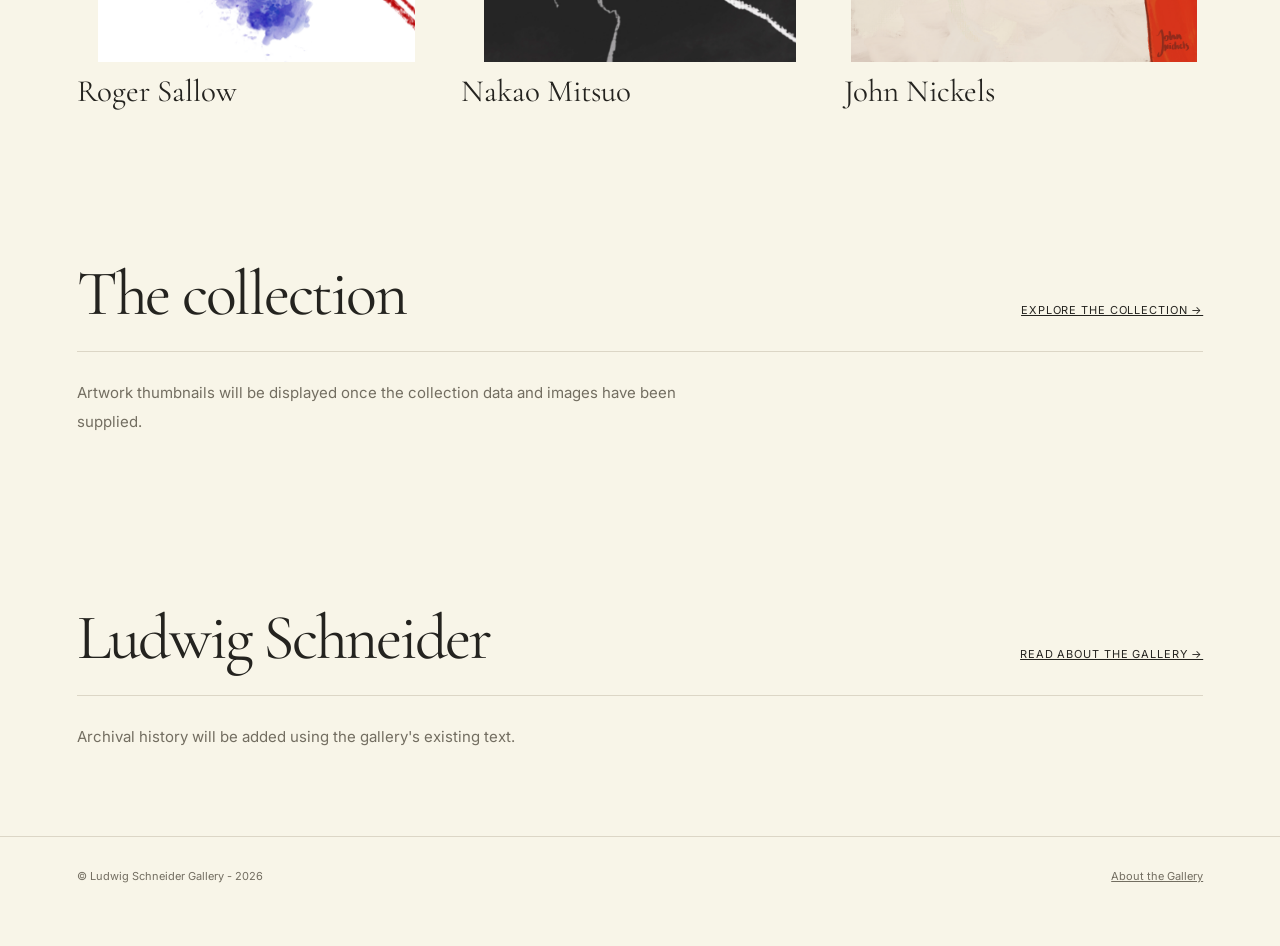
==== commit 43d3c0b7: "Update favicon links to use the correct asset paths" ====
--- a/index.html
+++ b/index.html
@@ -9,10 +9,10 @@
    Home — Ludwig Schneider Gallery
   </title>
   <link href="./assets/css/style.css" rel="stylesheet"/>
-  <link rel="apple-touch-icon" sizes="180x180" href="/images/favicon/apple-touch-icon.png">
-  <link rel="icon" type="image/png" sizes="32x32" href="/images/favicon/favicon-32x32.png">
-  <link rel="icon" type="image/png" sizes="16x16" href="/images/favicon/favicon-16x16.png">
-  <link rel="manifest" href="/images/favicon/site.webmanifest">
+  <link rel="apple-touch-icon" sizes="180x180" href="/assets/images/favicon/apple-touch-icon.png">
+  <link rel="icon" type="image/png" sizes="32x32" href="/assets/images/favicon/favicon-32x32.png">
+  <link rel="icon" type="image/png" sizes="16x16" href="/assets/images/favicon/favicon-16x16.png">
+  <link rel="manifest" href="/assets/images/favicon/site.webmanifest">
  </head>
  <body>
   <a class="skip" href="#main">
--- a/assets/css/style.css
+++ b/assets/css/style.css
@@ -202,17 +202,13 @@
 }
 
 .featured-placeholder {
-  width: 100%;
-  max-width: 630px;
-  aspect-ratio: 630 / 320;
-  min-height: 0;
-  overflow: hidden;
+  min-height:clamp(320px,48vw,630px)
 }
 
 .featured-placeholder img {
   display: block;
   width: 100%;
-  height: 100%;
+  height: auto;
   object-fit: contain;
 }
 
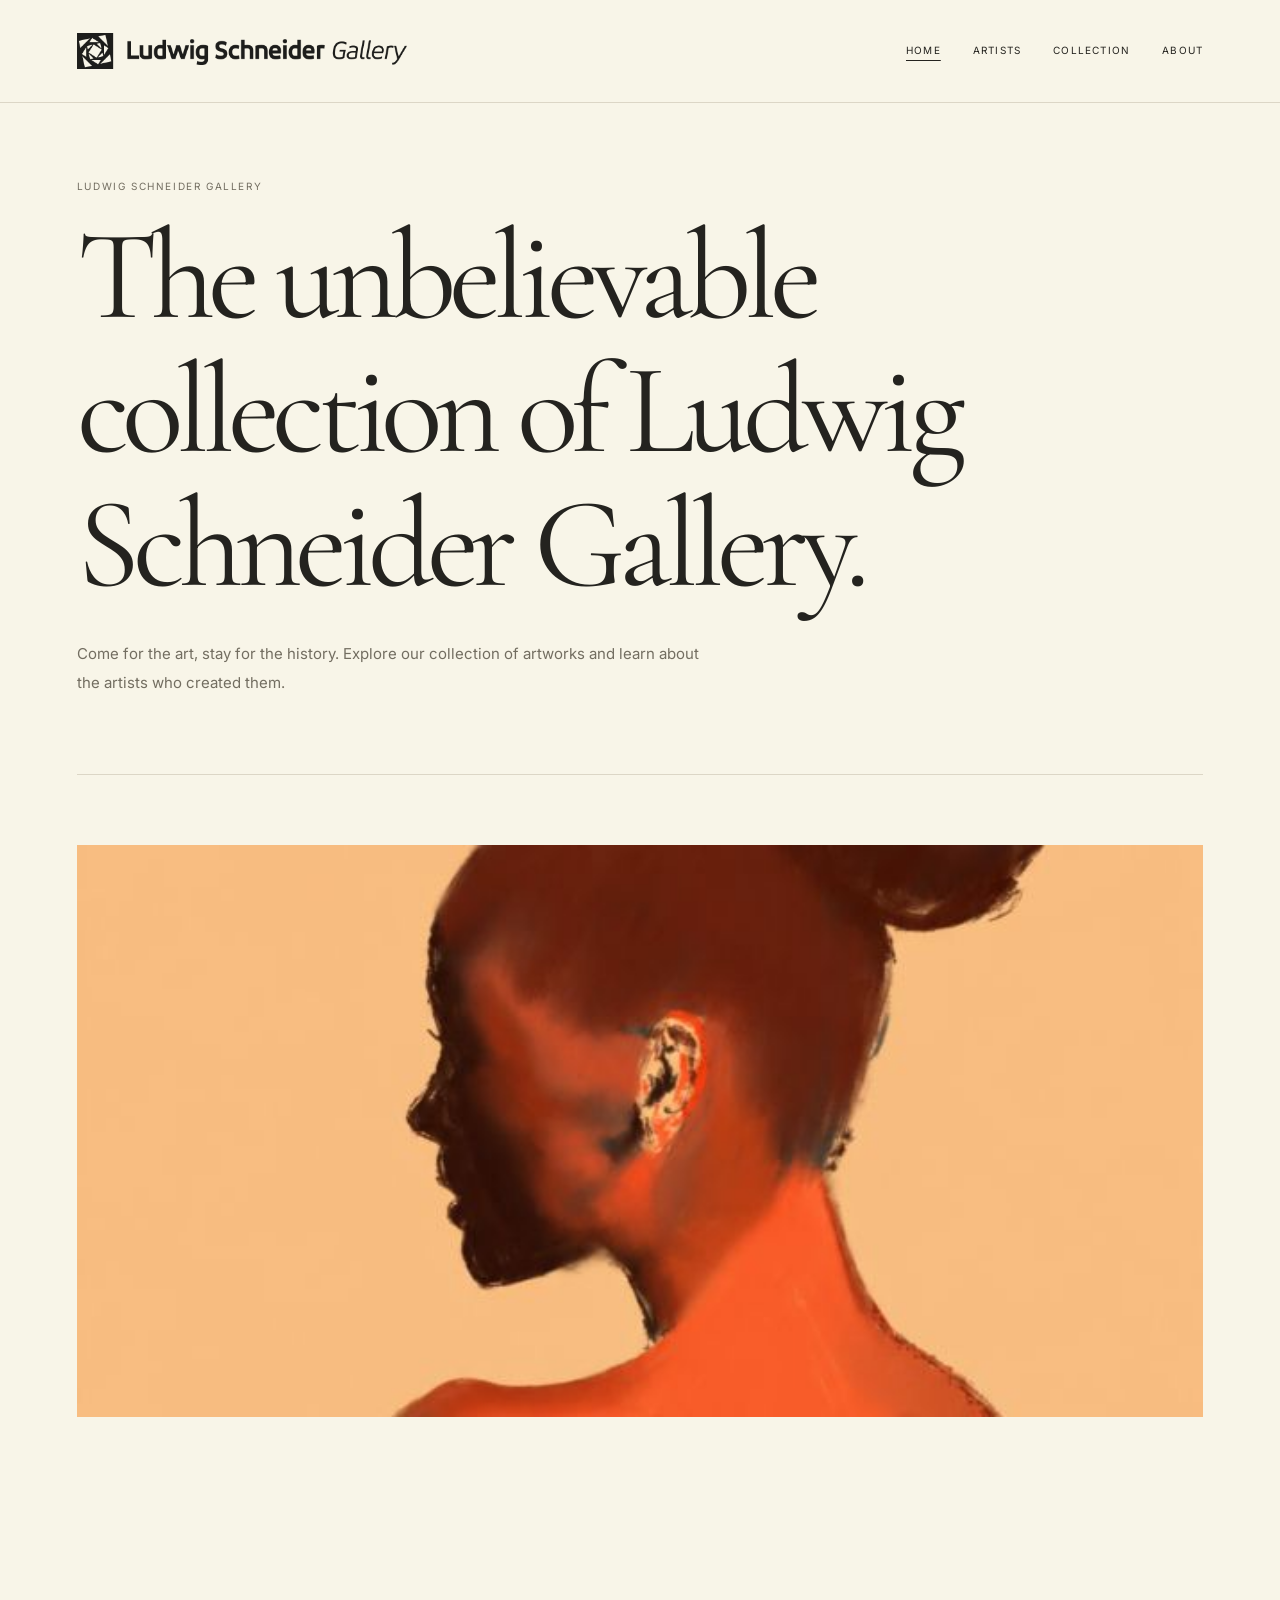
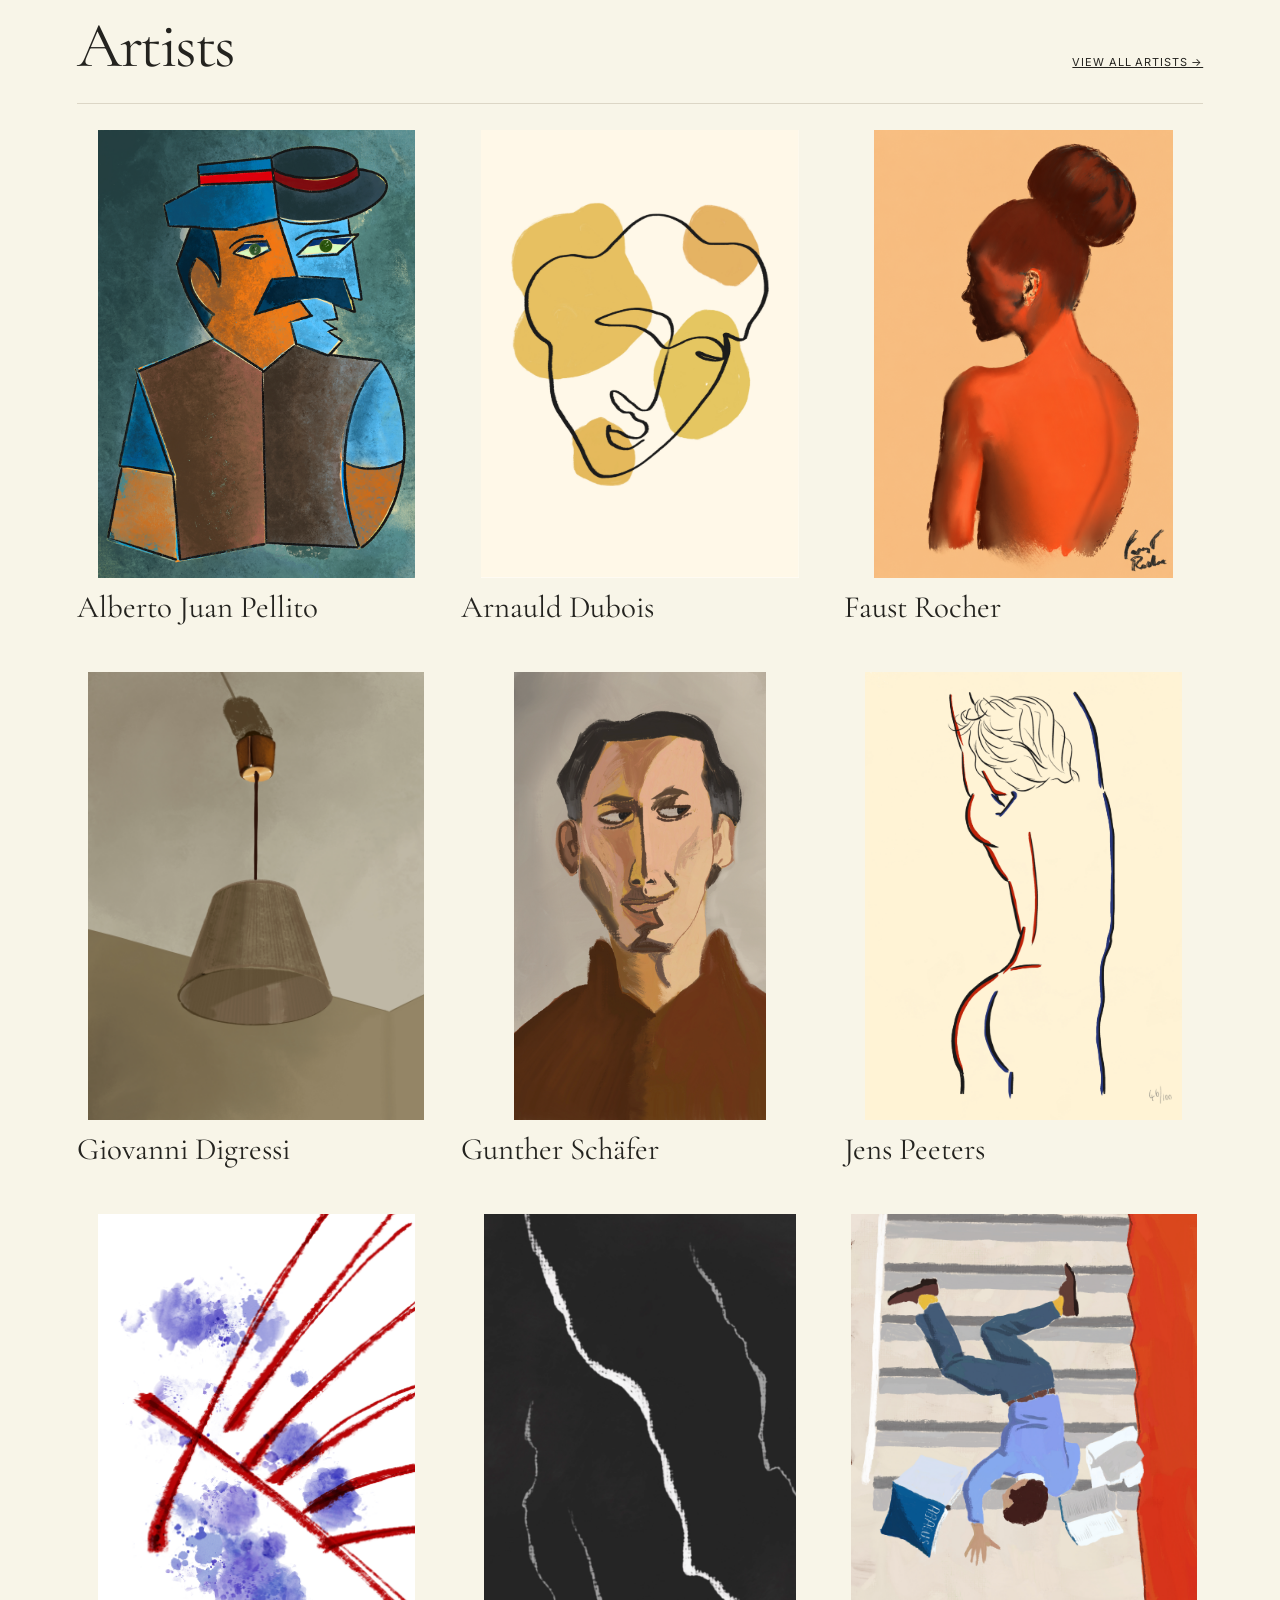
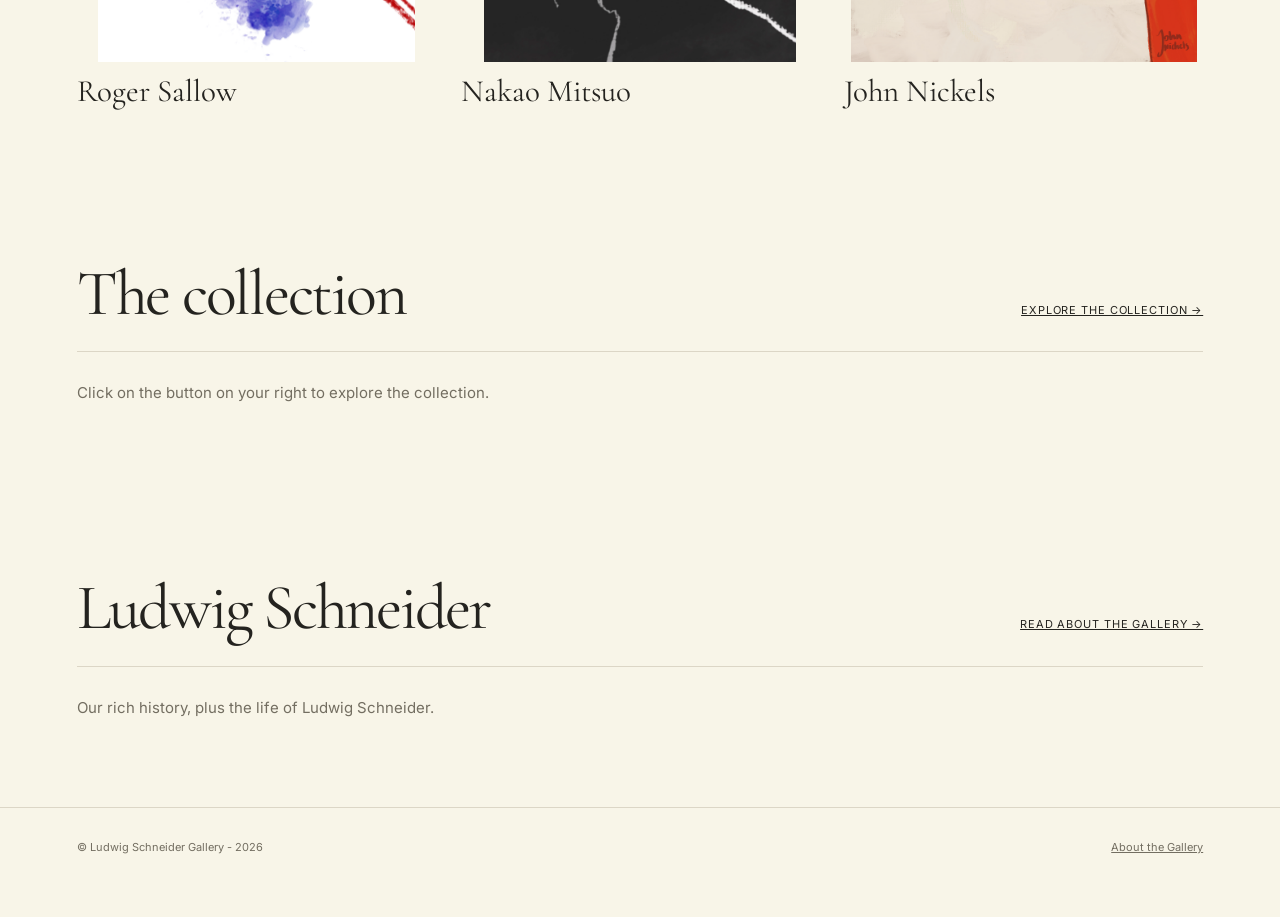
==== commit 5aeec856: "Update lead text for collection and history sections for clarity" ====
--- a/index.html
+++ b/index.html
@@ -9,10 +9,10 @@
    Home — Ludwig Schneider Gallery
   </title>
   <link href="./assets/css/style.css" rel="stylesheet"/>
-  <link rel="apple-touch-icon" sizes="180x180" href="/assets/images/favicon/apple-touch-icon.png">
-  <link rel="icon" type="image/png" sizes="32x32" href="/assets/images/favicon/favicon-32x32.png">
-  <link rel="icon" type="image/png" sizes="16x16" href="/assets/images/favicon/favicon-16x16.png">
-  <link rel="manifest" href="/assets/images/favicon/site.webmanifest">
+  <link rel="apple-touch-icon" sizes="180x180" href="/assets/favicon/apple-touch-icon.png">
+  <link rel="icon" type="image/png" sizes="32x32" href="/assets/favicon/favicon-32x32.png">
+  <link rel="icon" type="image/png" sizes="16x16" href="/assets/favicon/favicon-16x16.png">
+  <link rel="manifest" href="/assets/favicon/site.webmanifest">
  </head>
  <body>
   <a class="skip" href="#main">
@@ -83,7 +83,7 @@
      </a>
     </div>
     <p class="lead">
-     Artwork thumbnails will be displayed once the collection data and images have been supplied.
+     Click on the button on your right to explore the collection.
     </p>
    </section>
    <section class="section">
@@ -96,7 +96,7 @@
      </a>
     </div>
     <p class="lead">
-     Archival history will be added using the gallery's existing text.
+     Our rich history, plus the life of Ludwig Schneider.
     </p>
    </section>
   </main>
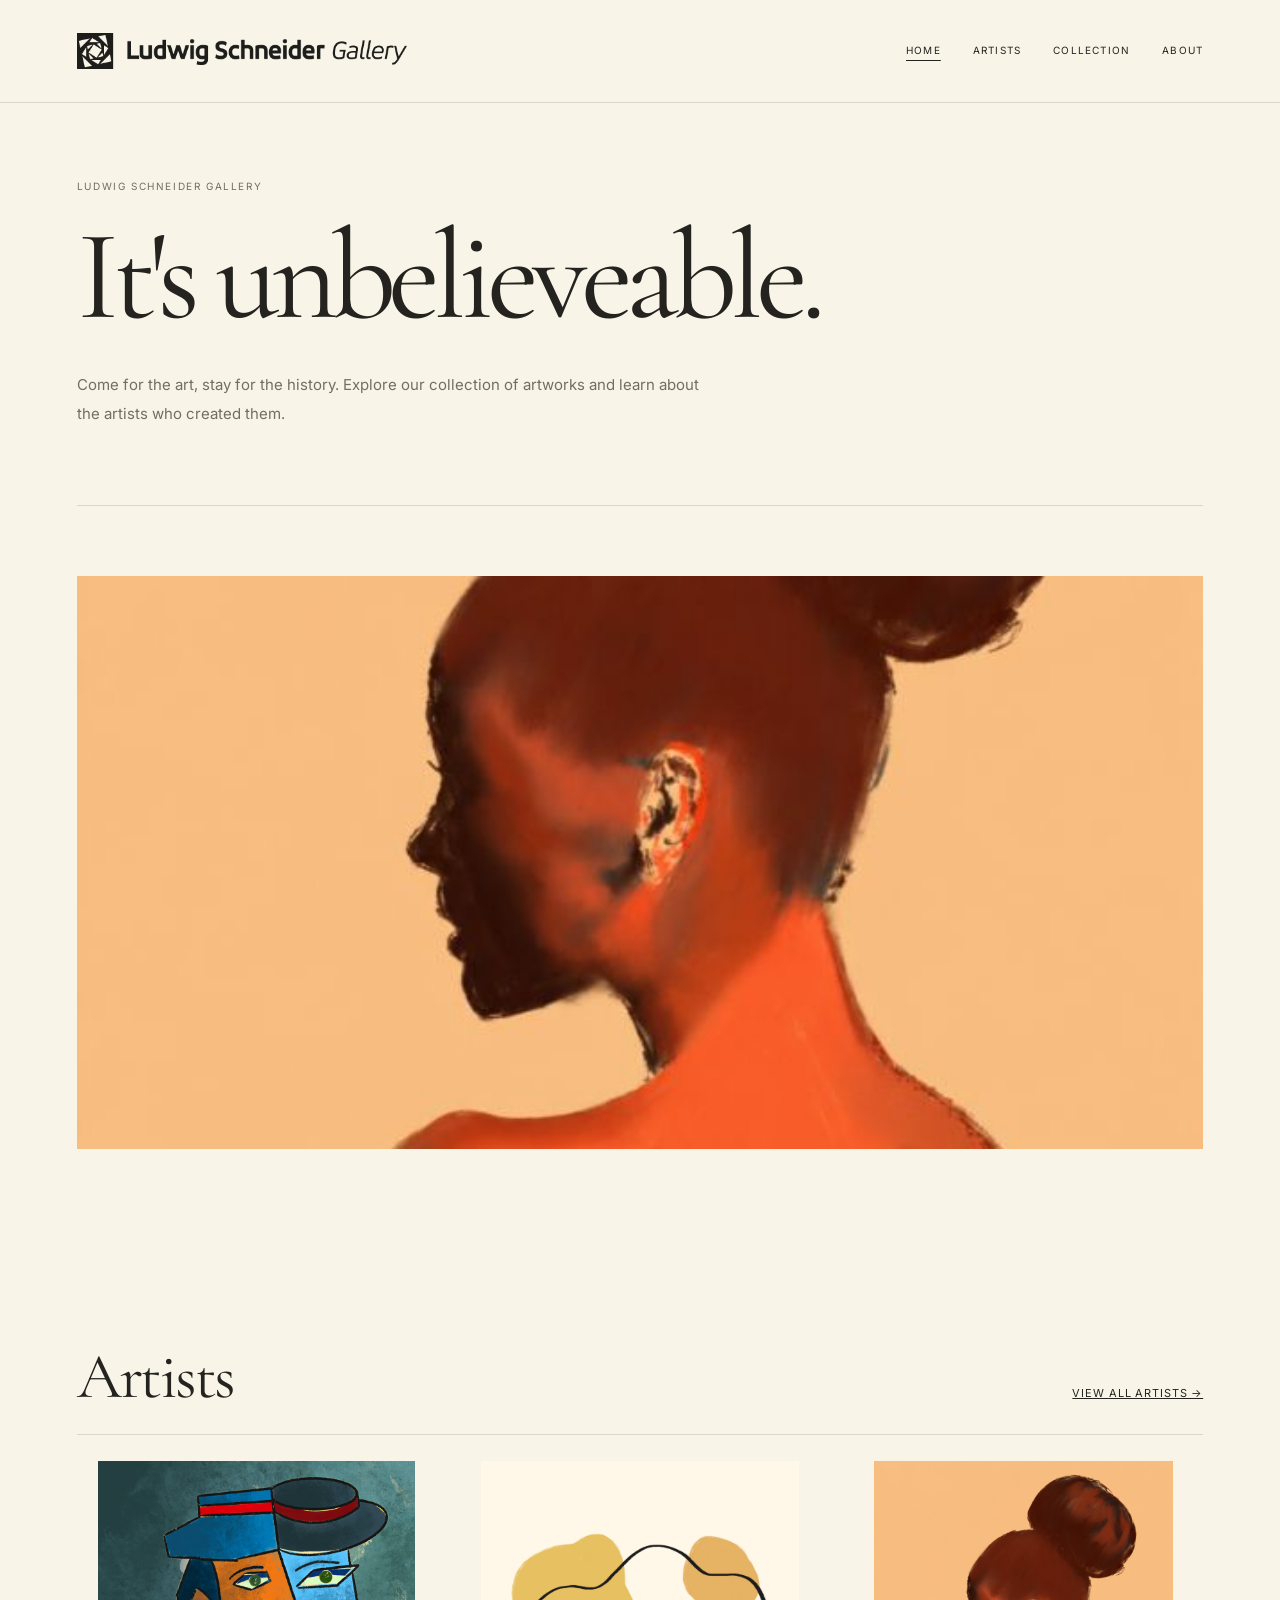
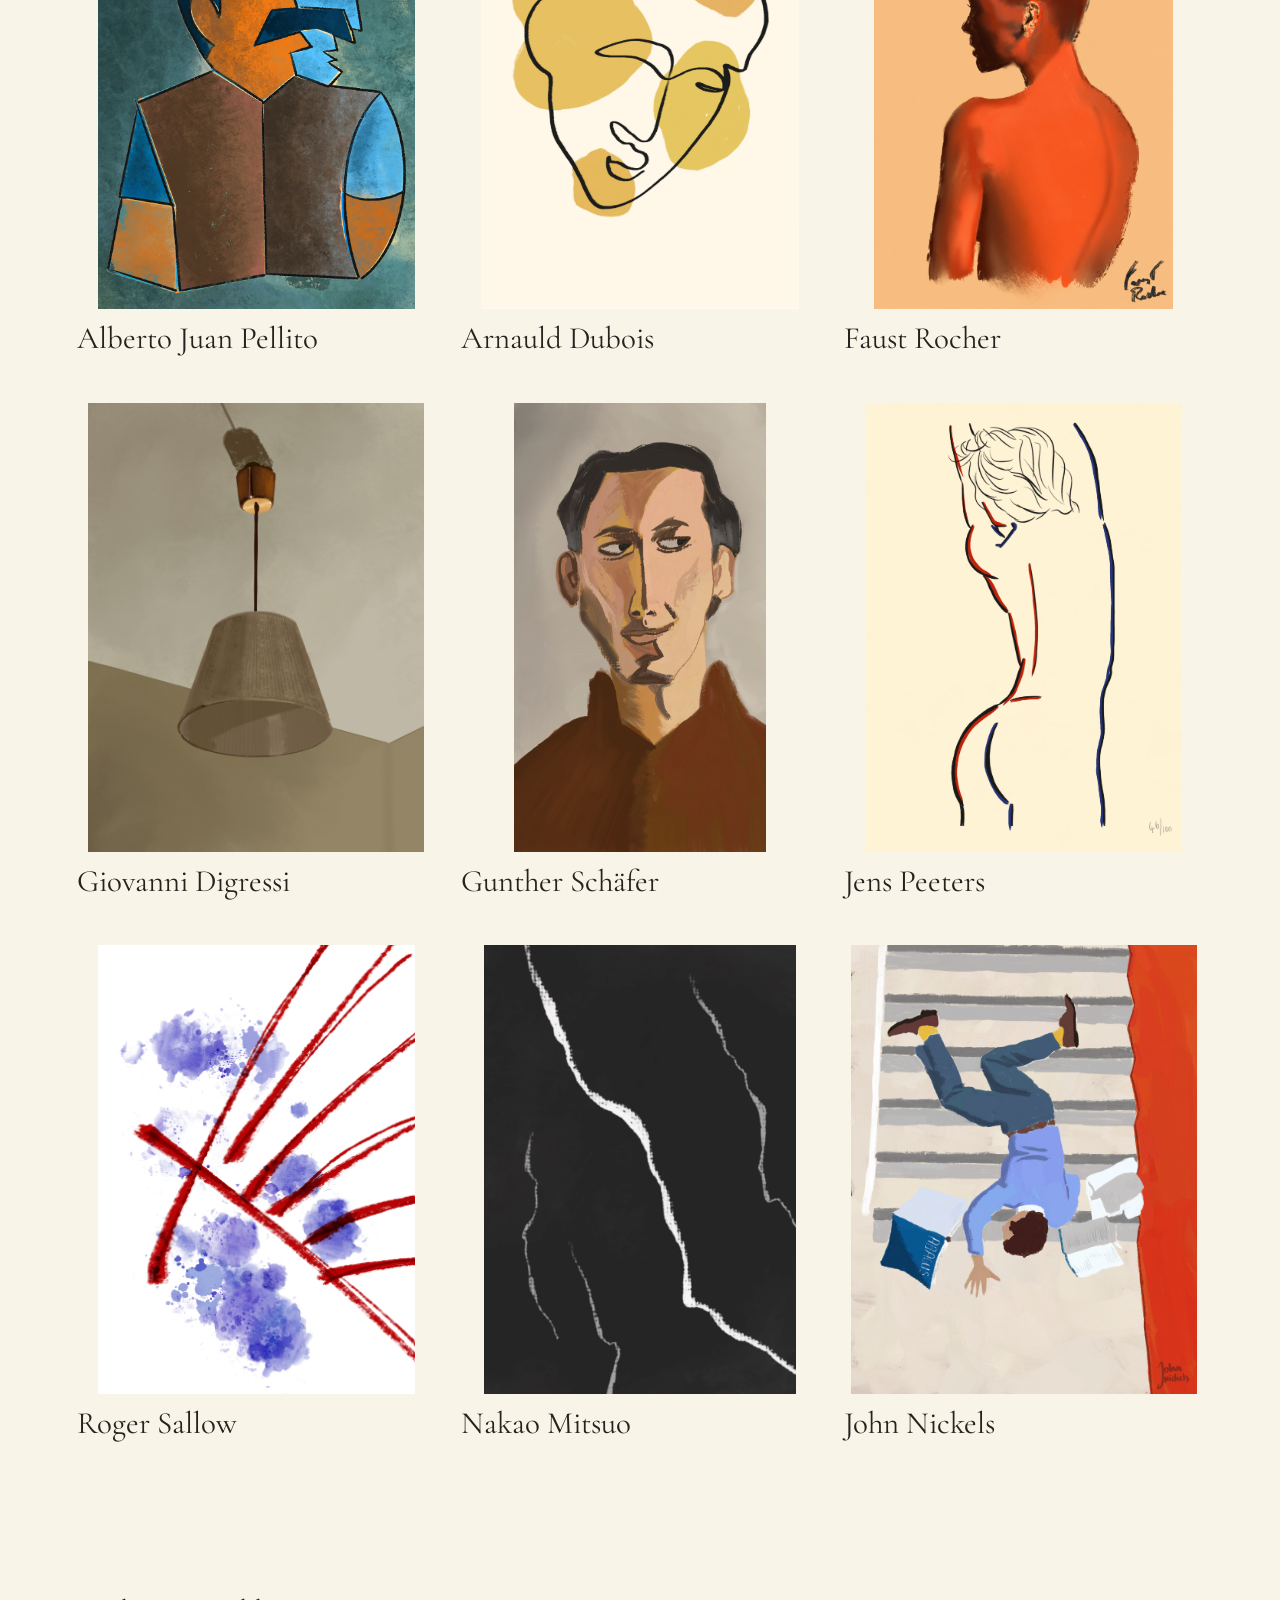
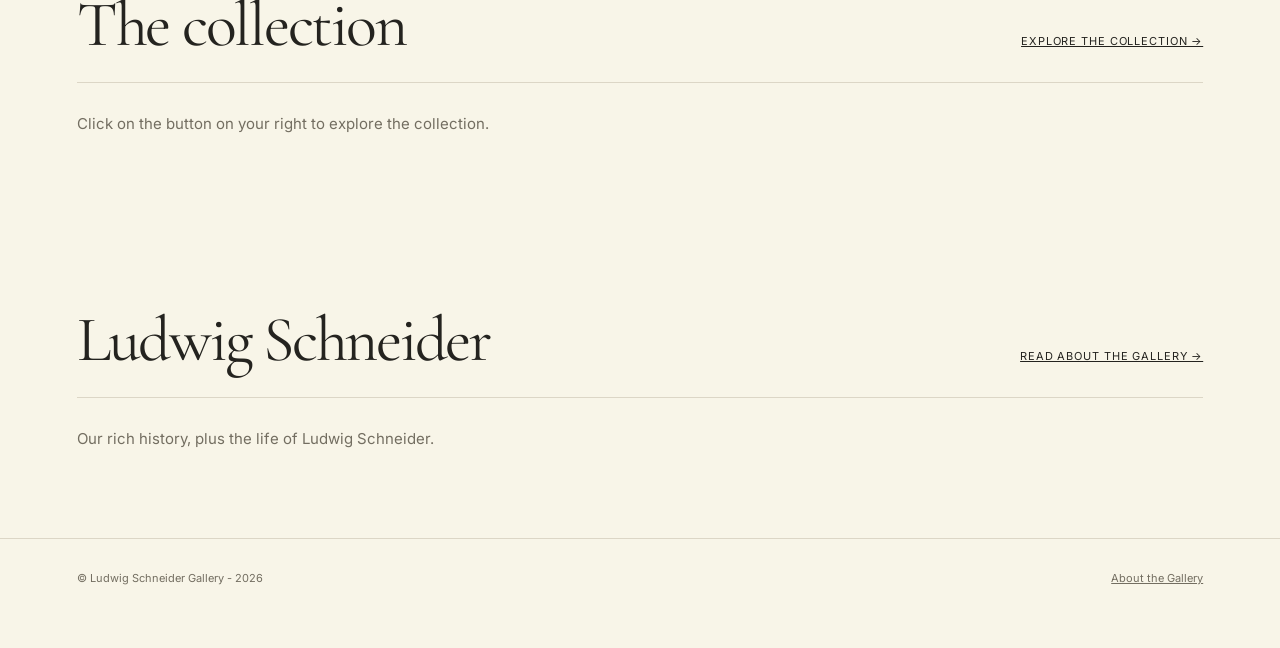
==== commit 3ba696e6: "Update header text for improved clarity and engagement" ====
--- a/index.html
+++ b/index.html
@@ -45,7 +45,7 @@
      Ludwig Schneider Gallery
     </span>
     <h1>
-     The unbelievable collection of Ludwig Schneider Gallery.
+     It's unbelieveable.
     </h1>
     <p class="lead">
      Come for the art, stay for the history. Explore our collection of artworks and learn about the artists who created them.
